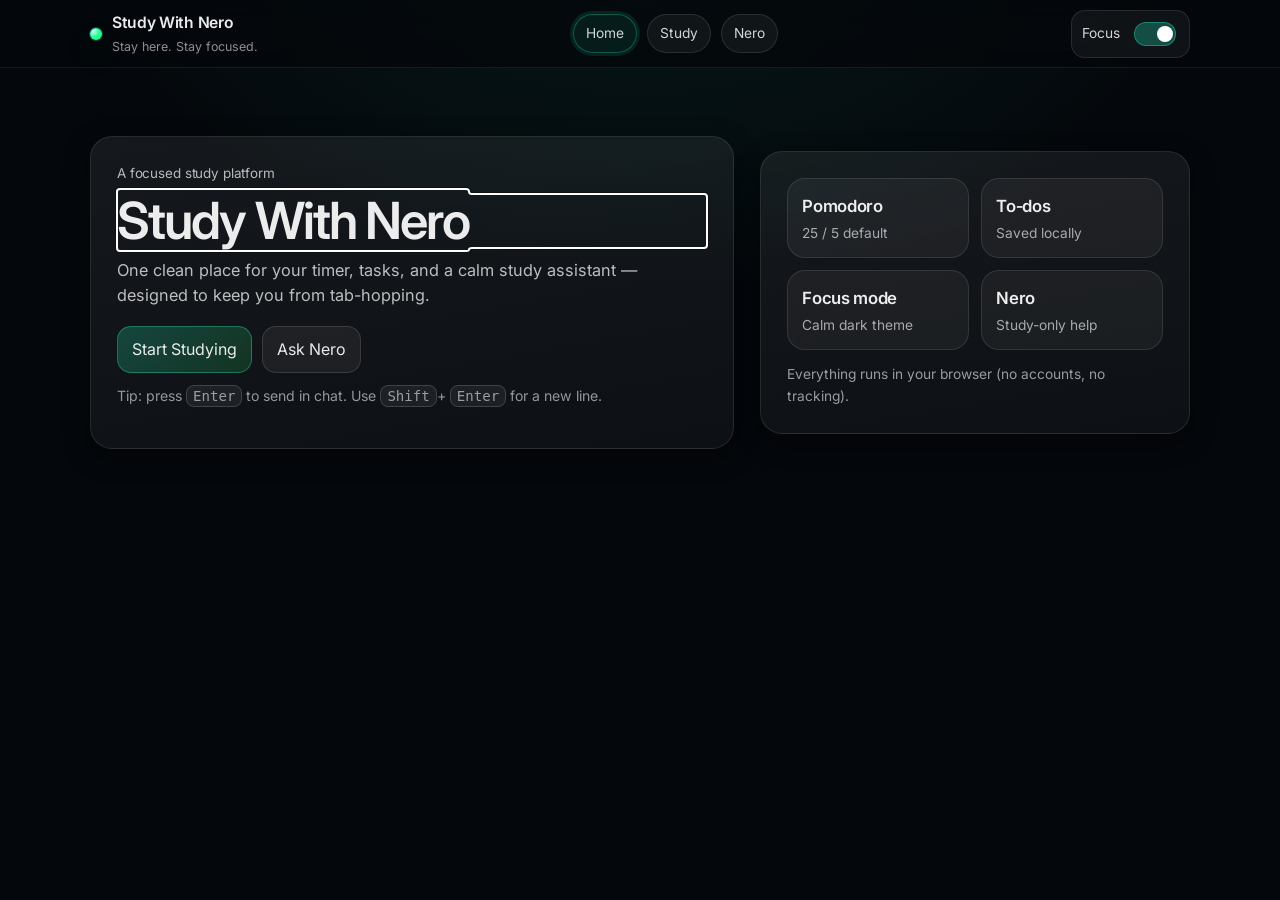
==== D/index.html @ 55e0fc19 "Add Study With Nero focus study site Co-authored-by: simpleton007 <simpleton007@users.noreply.github" ====
<!doctype html>
<html lang="en">
  <head>
    <meta charset="utf-8" />
    <meta name="viewport" content="width=device-width, initial-scale=1" />
    <meta name="color-scheme" content="dark" />
    <meta name="theme-color" content="#071018" />
    <title>Study With Nero</title>
    <meta
      name="description"
      content="A minimal, distraction-free study space: Pomodoro, focus mode, tasks, and a study-only assistant."
    />
    <link rel="preconnect" href="https://fonts.googleapis.com" />
    <link rel="preconnect" href="https://fonts.gstatic.com" crossorigin />
    <link
      href="https://fonts.googleapis.com/css2?family=Inter:wght@400;500;600&display=swap"
      rel="stylesheet"
    />
    <style>
      :root {
        --bg: #070c12;
        --bg2: #071018;
        --panel: rgba(255, 255, 255, 0.06);
        --panel2: rgba(255, 255, 255, 0.08);
        --stroke: rgba(255, 255, 255, 0.10);
        --stroke2: rgba(255, 255, 255, 0.14);
        --text: rgba(255, 255, 255, 0.92);
        --muted: rgba(255, 255, 255, 0.68);
        --muted2: rgba(255, 255, 255, 0.55);
        --accent: #26f7c7; /* cyan-neon */
        --accent2: #2cff6a; /* neon green */
        --danger: #ff4d6d;
        --radius: 16px;
        --radius2: 22px;
        --shadow: 0 18px 60px rgba(0, 0, 0, 0.55);
        --shadow2: 0 8px 26px rgba(0, 0, 0, 0.38);
        --container: 1100px;
        --navH: 68px;
      }

      * {
        box-sizing: border-box;
      }

      html,
      body {
        height: 100%;
      }

      body {
        margin: 0;
        font-family: Inter, system-ui, -apple-system, Segoe UI, Roboto, Ubuntu, Cantarell, "Noto Sans",
          Arial, sans-serif;
        color: var(--text);
        background: radial-gradient(1100px 700px at 20% -10%, rgba(38, 247, 199, 0.14), transparent 55%),
          radial-gradient(900px 600px at 90% 10%, rgba(44, 255, 106, 0.10), transparent 55%),
          linear-gradient(180deg, var(--bg2), var(--bg));
        line-height: 1.55;
        -webkit-font-smoothing: antialiased;
        overflow-x: hidden;
      }

      a {
        color: inherit;
        text-decoration: none;
      }

      button,
      input {
        font: inherit;
      }

      .container {
        width: min(100% - 2rem, var(--container));
        margin: 0 auto;
      }

      .skip {
        position: absolute;
        left: -999px;
        top: 12px;
        background: var(--panel2);
        border: 1px solid var(--stroke2);
        border-radius: 12px;
        padding: 10px 12px;
        z-index: 9999;
      }
      .skip:focus {
        left: 12px;
        outline: 2px solid rgba(38, 247, 199, 0.65);
        outline-offset: 2px;
      }

      /* Top bar */
      .topbar {
        position: sticky;
        top: 0;
        z-index: 50;
        height: var(--navH);
        display: flex;
        align-items: center;
        background: rgba(7, 12, 18, 0.72);
        backdrop-filter: blur(14px);
        border-bottom: 1px solid rgba(255, 255, 255, 0.08);
      }

      .topbar-inner {
        display: flex;
        align-items: center;
        justify-content: space-between;
        gap: 1rem;
        height: 100%;
      }

      .brand {
        display: flex;
        align-items: center;
        gap: 10px;
        min-width: 190px;
      }

      .dot {
        width: 12px;
        height: 12px;
        border-radius: 999px;
        background: radial-gradient(circle at 30% 30%, rgba(255, 255, 255, 0.75), rgba(255, 255, 255, 0) 45%),
          linear-gradient(135deg, var(--accent), var(--accent2));
        box-shadow: 0 0 0 1px rgba(38, 247, 199, 0.25), 0 14px 34px rgba(38, 247, 199, 0.18);
      }

      .brand-title {
        font-weight: 600;
        letter-spacing: -0.02em;
        font-size: 0.98rem;
      }
      .brand-sub {
        display: block;
        font-size: 0.78rem;
        color: var(--muted2);
        margin-top: 2px;
      }

      .nav {
        display: flex;
        align-items: center;
        gap: 10px;
      }

      .chip {
        display: inline-flex;
        align-items: center;
        gap: 8px;
        padding: 8px 12px;
        border-radius: 999px;
        background: rgba(255, 255, 255, 0.05);
        border: 1px solid rgba(255, 255, 255, 0.10);
        color: rgba(255, 255, 255, 0.82);
        font-size: 0.86rem;
        transition: transform 160ms ease, background 160ms ease, border-color 160ms ease;
      }
      .chip:hover {
        background: rgba(255, 255, 255, 0.07);
        border-color: rgba(255, 255, 255, 0.14);
        transform: translateY(-1px);
      }
      .chip[aria-current="page"] {
        border-color: rgba(38, 247, 199, 0.28);
        box-shadow: 0 0 0 3px rgba(38, 247, 199, 0.10);
        background: rgba(38, 247, 199, 0.08);
      }

      .right-actions {
        display: flex;
        align-items: center;
        gap: 10px;
      }

      .toggle {
        display: inline-flex;
        align-items: center;
        gap: 10px;
        padding: 8px 10px;
        border-radius: 14px;
        background: rgba(255, 255, 255, 0.05);
        border: 1px solid rgba(255, 255, 255, 0.10);
        color: rgba(255, 255, 255, 0.82);
        font-size: 0.86rem;
      }

      .toggle input {
        appearance: none;
        width: 42px;
        height: 24px;
        border-radius: 999px;
        background: rgba(255, 255, 255, 0.14);
        position: relative;
        border: 1px solid rgba(255, 255, 255, 0.16);
        outline: none;
        cursor: pointer;
      }
      .toggle input::after {
        content: "";
        position: absolute;
        top: 50%;
        left: 4px;
        transform: translateY(-50%);
        width: 16px;
        height: 16px;
        border-radius: 999px;
        background: rgba(255, 255, 255, 0.86);
        transition: left 160ms ease, background 160ms ease;
      }
      .toggle input:checked {
        background: rgba(38, 247, 199, 0.26);
        border-color: rgba(38, 247, 199, 0.34);
      }
      .toggle input:checked::after {
        left: 22px;
        background: white;
      }
      .toggle input:focus-visible {
        box-shadow: 0 0 0 3px rgba(38, 247, 199, 0.16);
      }

      .btn {
        display: inline-flex;
        align-items: center;
        justify-content: center;
        gap: 10px;
        padding: 10px 14px;
        border-radius: 14px;
        border: 1px solid rgba(255, 255, 255, 0.12);
        background: rgba(255, 255, 255, 0.06);
        color: rgba(255, 255, 255, 0.90);
        cursor: pointer;
        transition: transform 160ms ease, background 160ms ease, border-color 160ms ease;
      }
      .btn:hover {
        transform: translateY(-1px);
        background: rgba(255, 255, 255, 0.08);
        border-color: rgba(255, 255, 255, 0.16);
      }
      .btn:active {
        transform: translateY(0);
      }
      .btn:focus-visible {
        outline: 2px solid rgba(38, 247, 199, 0.65);
        outline-offset: 2px;
      }

      .btn-primary {
        border-color: rgba(38, 247, 199, 0.32);
        background: linear-gradient(135deg, rgba(38, 247, 199, 0.22), rgba(44, 255, 106, 0.14));
      }
      .btn-primary:hover {
        border-color: rgba(38, 247, 199, 0.42);
        background: linear-gradient(135deg, rgba(38, 247, 199, 0.26), rgba(44, 255, 106, 0.16));
      }
      .btn-danger {
        border-color: rgba(255, 77, 109, 0.32);
        background: rgba(255, 77, 109, 0.10);
      }
      .btn-danger:hover {
        border-color: rgba(255, 77, 109, 0.42);
        background: rgba(255, 77, 109, 0.14);
      }

      .main {
        padding: 22px 0 44px;
      }

      /* Pages */
      .page {
        display: none;
        animation: none;
      }
      .page.active {
        display: block;
      }

      /* Hero */
      .hero {
        padding: clamp(28px, 5vw, 46px) 0;
      }

      .hero-grid {
        display: grid;
        gap: 18px;
        align-items: center;
        grid-template-columns: 1fr;
      }
      @media (min-width: 900px) {
        .hero-grid {
          grid-template-columns: 1.2fr 0.8fr;
          gap: 26px;
        }
      }

      .hero-card {
        background: linear-gradient(170deg, rgba(255, 255, 255, 0.07), rgba(255, 255, 255, 0.04));
        border: 1px solid rgba(255, 255, 255, 0.10);
        border-radius: var(--radius2);
        box-shadow: var(--shadow2);
        padding: clamp(18px, 4vw, 26px);
      }

      .kicker {
        font-size: 0.84rem;
        color: rgba(255, 255, 255, 0.70);
        letter-spacing: -0.01em;
      }

      h1 {
        margin: 10px 0 10px;
        font-weight: 600;
        letter-spacing: -0.04em;
        line-height: 1.05;
        font-size: clamp(2.1rem, 5.3vw, 3.2rem);
      }

      .sub {
        margin: 0 0 18px;
        color: rgba(255, 255, 255, 0.72);
        font-size: 1.02rem;
        max-width: 56ch;
      }

      .hero-actions {
        display: flex;
        flex-wrap: wrap;
        gap: 10px;
        align-items: center;
      }

      .mini {
        color: rgba(255, 255, 255, 0.56);
        font-size: 0.88rem;
        margin-top: 12px;
      }

      .statbox {
        display: grid;
        grid-template-columns: repeat(2, 1fr);
        gap: 12px;
      }

      .stat {
        background: rgba(255, 255, 255, 0.05);
        border: 1px solid rgba(255, 255, 255, 0.10);
        border-radius: 18px;
        padding: 14px 14px 13px;
      }
      .stat strong {
        display: block;
        font-size: 1.05rem;
        font-weight: 600;
        letter-spacing: -0.02em;
      }
      .stat span {
        display: block;
        color: rgba(255, 255, 255, 0.62);
        font-size: 0.86rem;
        margin-top: 4px;
      }

      /* Dashboard layout */
      .grid {
        display: grid;
        grid-template-columns: 1fr;
        gap: 16px;
      }
      @media (min-width: 900px) {
        .grid {
          grid-template-columns: 1.05fr 0.95fr;
          gap: 18px;
        }
      }

      .panel {
        background: rgba(255, 255, 255, 0.06);
        border: 1px solid rgba(255, 255, 255, 0.10);
        border-radius: var(--radius2);
        box-shadow: var(--shadow2);
        padding: 18px;
      }
      .panel-header {
        display: flex;
        align-items: flex-start;
        justify-content: space-between;
        gap: 12px;
        margin-bottom: 12px;
      }
      .panel h2 {
        margin: 0;
        font-size: 1.05rem;
        letter-spacing: -0.02em;
      }
      .hint {
        color: rgba(255, 255, 255, 0.58);
        font-size: 0.86rem;
        margin-top: 6px;
      }

      /* Timer */
      .timer-face {
        display: grid;
        place-items: center;
        padding: 16px 0 8px;
      }

      .time {
        font-variant-numeric: tabular-nums;
        font-size: clamp(2.5rem, 7vw, 3.2rem);
        letter-spacing: -0.06em;
        font-weight: 600;
      }

      .mode-row {
        display: flex;
        gap: 10px;
        flex-wrap: wrap;
        align-items: center;
        margin-top: 8px;
      }

      .seg {
        display: inline-flex;
        border-radius: 999px;
        padding: 4px;
        background: rgba(255, 255, 255, 0.05);
        border: 1px solid rgba(255, 255, 255, 0.10);
        gap: 4px;
      }

      .seg button {
        border: none;
        background: transparent;
        color: rgba(255, 255, 255, 0.75);
        padding: 8px 10px;
        border-radius: 999px;
        cursor: pointer;
        font-size: 0.86rem;
      }
      .seg button[aria-pressed="true"] {
        color: rgba(255, 255, 255, 0.92);
        background: rgba(38, 247, 199, 0.10);
        border: 1px solid rgba(38, 247, 199, 0.22);
      }
      .seg button:focus-visible {
        outline: 2px solid rgba(38, 247, 199, 0.65);
        outline-offset: 2px;
      }

      .controls {
        display: flex;
        gap: 10px;
        flex-wrap: wrap;
        align-items: center;
        margin-top: 14px;
      }

      /* Todos */
      .todo-form {
        display: flex;
        gap: 10px;
        margin-top: 10px;
      }
      .field {
        flex: 1;
        display: flex;
        gap: 10px;
        align-items: center;
        background: rgba(255, 255, 255, 0.05);
        border: 1px solid rgba(255, 255, 255, 0.10);
        border-radius: 14px;
        padding: 10px 12px;
      }
      .field input {
        flex: 1;
        border: none;
        outline: none;
        background: transparent;
        color: rgba(255, 255, 255, 0.90);
      }
      .field input::placeholder {
        color: rgba(255, 255, 255, 0.42);
      }
      .field:focus-within {
        border-color: rgba(38, 247, 199, 0.26);
        box-shadow: 0 0 0 3px rgba(38, 247, 199, 0.10);
      }

      .todos {
        list-style: none;
        padding: 0;
        margin: 12px 0 0;
        display: grid;
        gap: 8px;
      }
      .todo {
        display: flex;
        gap: 10px;
        align-items: center;
        justify-content: space-between;
        padding: 10px 10px;
        border-radius: 14px;
        background: rgba(255, 255, 255, 0.05);
        border: 1px solid rgba(255, 255, 255, 0.10);
      }
      .todo-left {
        display: flex;
        align-items: center;
        gap: 10px;
        min-width: 0;
      }
      .todo label {
        display: inline-flex;
        align-items: center;
        gap: 10px;
        cursor: pointer;
        min-width: 0;
      }
      .todo input[type="checkbox"] {
        width: 18px;
        height: 18px;
        accent-color: var(--accent);
      }
      .todo-text {
        white-space: nowrap;
        overflow: hidden;
        text-overflow: ellipsis;
      }
      .todo.done .todo-text {
        color: rgba(255, 255, 255, 0.55);
        text-decoration: line-through;
      }
      .icon-btn {
        border: 1px solid rgba(255, 255, 255, 0.12);
        background: rgba(255, 255, 255, 0.05);
        color: rgba(255, 255, 255, 0.80);
        padding: 8px 10px;
        border-radius: 12px;
        cursor: pointer;
      }
      .icon-btn:hover {
        border-color: rgba(255, 255, 255, 0.18);
        background: rgba(255, 255, 255, 0.07);
      }
      .icon-btn:focus-visible {
        outline: 2px solid rgba(38, 247, 199, 0.65);
        outline-offset: 2px;
      }

      /* Chat */
      .chat {
        display: grid;
        grid-template-rows: 1fr auto;
        gap: 12px;
        min-height: 520px;
      }
      @media (max-width: 520px) {
        .chat {
          min-height: 520px;
        }
      }

      .messages {
        display: flex;
        flex-direction: column;
        gap: 10px;
        overflow: auto;
        padding: 6px;
        border-radius: 18px;
        border: 1px solid rgba(255, 255, 255, 0.08);
        background: rgba(0, 0, 0, 0.18);
      }

      .bubble {
        max-width: 88%;
        padding: 10px 12px;
        border-radius: 16px;
        border: 1px solid rgba(255, 255, 255, 0.10);
        background: rgba(255, 255, 255, 0.06);
        color: rgba(255, 255, 255, 0.90);
        box-shadow: 0 6px 18px rgba(0, 0, 0, 0.22);
      }
      .bubble .meta {
        display: block;
        margin-top: 6px;
        font-size: 0.74rem;
        color: rgba(255, 255, 255, 0.52);
      }
      .bubble.user {
        margin-left: auto;
        border-color: rgba(38, 247, 199, 0.22);
        background: rgba(38, 247, 199, 0.10);
      }
      .bubble.nero {
        border-color: rgba(44, 255, 106, 0.18);
        background: rgba(44, 255, 106, 0.08);
      }

      .chat-form {
        display: flex;
        gap: 10px;
        align-items: center;
      }
      .chat-form textarea {
        flex: 1;
        resize: none;
        min-height: 42px;
        max-height: 120px;
        border-radius: 14px;
        padding: 10px 12px;
        border: 1px solid rgba(255, 255, 255, 0.10);
        background: rgba(255, 255, 255, 0.05);
        color: rgba(255, 255, 255, 0.90);
        outline: none;
      }
      .chat-form textarea:focus {
        border-color: rgba(38, 247, 199, 0.26);
        box-shadow: 0 0 0 3px rgba(38, 247, 199, 0.10);
      }
      .chat-form textarea::placeholder {
        color: rgba(255, 255, 255, 0.42);
      }

      /* Focus mode */
      body.focus {
        background: radial-gradient(1100px 700px at 50% -10%, rgba(38, 247, 199, 0.08), transparent 55%),
          linear-gradient(180deg, #04070b, #04070b);
      }
      body.focus .topbar {
        background: rgba(4, 7, 11, 0.76);
      }
      body.focus .panel {
        background: rgba(255, 255, 255, 0.045);
        border-color: rgba(255, 255, 255, 0.09);
      }

      /* Reduced motion */
      @media (prefers-reduced-motion: reduce) {
        * {
          scroll-behavior: auto !important;
          transition: none !important;
        }
      }

      .sr-only {
        position: absolute;
        width: 1px;
        height: 1px;
        padding: 0;
        margin: -1px;
        overflow: hidden;
        clip: rect(0, 0, 0, 0);
        white-space: nowrap;
        border: 0;
      }
    </style>
  </head>

  <body>
    <a class="skip" href="#main">Skip to content</a>

    <header class="topbar">
      <div class="container topbar-inner">
        <a class="brand" href="#/home" aria-label="Study With Nero — Home">
          <span class="dot" aria-hidden="true"></span>
          <span>
            <span class="brand-title">Study With Nero</span>
            <span class="brand-sub">Stay here. Stay focused.</span>
          </span>
        </a>

        <nav class="nav" aria-label="Primary">
          <a class="chip" href="#/home" data-nav="home">Home</a>
          <a class="chip" href="#/study" data-nav="study">Study</a>
          <a class="chip" href="#/nero" data-nav="nero">Nero</a>
        </nav>

        <div class="right-actions">
          <label class="toggle" title="Focus mode">
            <span>Focus</span>
            <input id="focusToggle" type="checkbox" />
          </label>
        </div>
      </div>
    </header>

    <main id="main" class="main">
      <div class="container">
        <!-- HOME -->
        <section class="page hero active" id="page-home" data-page="home" aria-labelledby="homeTitle">
          <div class="hero-grid">
            <div class="hero-card">
              <div class="kicker">A focused study platform</div>
              <h1 id="homeTitle">Study With Nero</h1>
              <p class="sub">One clean place for your timer, tasks, and a calm study assistant — designed to keep you from tab-hopping.</p>
              <div class="hero-actions">
                <a class="btn btn-primary" href="#/study" id="startStudyingBtn">Start Studying</a>
                <a class="btn" href="#/nero">Ask Nero</a>
              </div>
              <p class="mini">
                Tip: press <kbd style="padding:2px 6px;border:1px solid rgba(255,255,255,0.16);border-radius:8px;background:rgba(255,255,255,0.06)">Enter</kbd>
                to send in chat. Use <kbd style="padding:2px 6px;border:1px solid rgba(255,255,255,0.16);border-radius:8px;background:rgba(255,255,255,0.06)">Shift</kbd>+
                <kbd style="padding:2px 6px;border:1px solid rgba(255,255,255,0.16);border-radius:8px;background:rgba(255,255,255,0.06)">Enter</kbd>
                for a new line.
              </p>
            </div>

            <div class="hero-card" aria-label="Quick overview">
              <div class="statbox">
                <div class="stat">
                  <strong>Pomodoro</strong>
                  <span>25 / 5 default</span>
                </div>
                <div class="stat">
                  <strong>To‑dos</strong>
                  <span>Saved locally</span>
                </div>
                <div class="stat">
                  <strong>Focus mode</strong>
                  <span>Calm dark theme</span>
                </div>
                <div class="stat">
                  <strong>Nero</strong>
                  <span>Study-only help</span>
                </div>
              </div>
              <p class="hint" style="margin: 14px 0 0">
                Everything runs in your browser (no accounts, no tracking).
              </p>
            </div>
          </div>
        </section>

        <!-- STUDY -->
        <section class="page" id="page-study" data-page="study" aria-labelledby="studyTitle">
          <div class="grid">
            <section class="panel" aria-label="Pomodoro timer">
              <header class="panel-header">
                <div>
                  <h2 id="studyTitle">Study Dashboard</h2>
                  <div class="hint">Pomodoro timer + tasks. Keep it simple.</div>
                </div>
                <div class="seg" role="group" aria-label="Timer mode">
                  <button type="button" id="modeFocus" aria-pressed="true">Focus</button>
                  <button type="button" id="modeBreak" aria-pressed="false">Break</button>
                </div>
              </header>

              <div class="timer-face" aria-live="polite">
                <div class="time" id="timeDisplay">25:00</div>
                <div class="hint" id="timerHint">Focus for 25 minutes.</div>
              </div>

              <div class="controls">
                <button class="btn btn-primary" type="button" id="startPauseBtn">Start</button>
                <button class="btn" type="button" id="resetBtn">Reset</button>
                <button class="btn" type="button" id="skipBtn" title="Switch to the next session">Skip</button>
              </div>

              <div class="mode-row">
                <label class="toggle" title="Ambient sound (placeholder)">
                  <span>Ambient</span>
                  <input id="ambientToggle" type="checkbox" />
                </label>
                <span class="hint" id="ambientHint">Off (placeholder)</span>
                <span class="sr-only" id="ambientStatus" aria-live="polite"></span>
              </div>
            </section>

            <section class="panel" aria-label="To-do list">
              <header class="panel-header">
                <div>
                  <h2>To‑do List</h2>
                  <div class="hint">Small list. High focus.</div>
                </div>
                <button class="btn btn-danger" type="button" id="clearDoneBtn" title="Remove completed tasks">
                  Clear done
                </button>
              </header>

              <form class="todo-form" id="todoForm">
                <div class="field">
                  <input id="todoInput" type="text" inputmode="text" autocomplete="off" placeholder="Add a task (e.g. 10 practice questions)" />
                </div>
                <button class="btn btn-primary" type="submit">Add</button>
              </form>

              <ul class="todos" id="todoList" aria-label="Tasks"></ul>
              <div class="hint" id="todoFooterHint" style="margin-top: 10px"></div>
            </section>
          </div>
        </section>

        <!-- NERO -->
        <section class="page" id="page-nero" data-page="nero" aria-labelledby="neroTitle">
          <section class="panel chat" aria-label="Nero chat">
            <header class="panel-header">
              <div>
                <h2 id="neroTitle">Nero (AI Assistant)</h2>
                <div class="hint">Motivation + study help only. No distractions.</div>
              </div>
              <button class="btn" type="button" id="clearChatBtn">Clear</button>
            </header>

            <div class="messages" id="messages" aria-label="Chat messages"></div>

            <form class="chat-form" id="chatForm">
              <textarea
                id="chatInput"
                placeholder="Ask for help: explain a concept, plan a session, or get a quick pep talk…"
                aria-label="Message Nero"
              ></textarea>
              <button class="btn btn-primary" type="submit">Send</button>
            </form>
          </section>
        </section>
      </div>
    </main>

    <script>
      (function () {
        "use strict";

        const $ = (sel, root = document) => root.querySelector(sel);

        const storage = {
          get(key, fallback) {
            try {
              const raw = localStorage.getItem(key);
              return raw ? JSON.parse(raw) : fallback;
            } catch {
              return fallback;
            }
          },
          set(key, value) {
            try {
              localStorage.setItem(key, JSON.stringify(value));
            } catch {
              // ignore
            }
          },
        };

        // ---------- Routing ----------
        const pages = Array.from(document.querySelectorAll("[data-page]"));
        const navLinks = Array.from(document.querySelectorAll("[data-nav]"));
        function setActivePage(name) {
          pages.forEach((p) => p.classList.toggle("active", p.dataset.page === name));
          navLinks.forEach((a) => {
            const active = a.dataset.nav === name;
            if (active) a.setAttribute("aria-current", "page");
            else a.removeAttribute("aria-current");
          });
          // Keep focus predictable on navigation
          const h = $(`#page-${name} h1, #page-${name} h2`);
          if (h) h.setAttribute("tabindex", "-1"), h.focus({ preventScroll: true });
          window.scrollTo({ top: 0, behavior: "auto" });
        }
        function getRoute() {
          const hash = (location.hash || "#/home").trim();
          const m = hash.match(/^#\/(home|study|nero)\b/);
          return (m && m[1]) || "home";
        }
        function onRoute() {
          setActivePage(getRoute());
        }
        window.addEventListener("hashchange", onRoute);

        // ---------- Focus mode ----------
        const focusToggle = $("#focusToggle");
        const focusKey = "swn.focus";
        function applyFocusMode(on) {
          document.body.classList.toggle("focus", on);
          focusToggle.checked = on;
          storage.set(focusKey, on);
        }
        focusToggle.addEventListener("change", () => applyFocusMode(focusToggle.checked));
        applyFocusMode(!!storage.get(focusKey, true));

        // ---------- Pomodoro ----------
        const defaults = { focusMin: 25, breakMin: 5 };
        const timerKey = "swn.timerState";

        const timeDisplay = $("#timeDisplay");
        const timerHint = $("#timerHint");
        const startPauseBtn = $("#startPauseBtn");
        const resetBtn = $("#resetBtn");
        const skipBtn = $("#skipBtn");
        const modeFocusBtn = $("#modeFocus");
        const modeBreakBtn = $("#modeBreak");

        let tick = null;
        let state = storage.get(timerKey, {
          mode: "focus", // focus | break
          running: false,
          remainingSec: defaults.focusMin * 60,
          lastTickMs: null,
        });

        function modeSeconds(mode) {
          return (mode === "break" ? defaults.breakMin : defaults.focusMin) * 60;
        }
        function formatMMSS(sec) {
          const s = Math.max(0, Math.floor(sec));
          const mm = String(Math.floor(s / 60)).padStart(2, "0");
          const ss = String(s % 60).padStart(2, "0");
          return `${mm}:${ss}`;
        }
        function setMode(mode) {
          state.mode = mode;
          state.running = false;
          state.remainingSec = modeSeconds(mode);
          state.lastTickMs = null;
          persistTimer();
          renderTimer();
          stopTicker();
        }
        function persistTimer() {
          storage.set(timerKey, state);
        }
        function renderTimer() {
          timeDisplay.textContent = formatMMSS(state.remainingSec);
          const isFocus = state.mode === "focus";
          modeFocusBtn.setAttribute("aria-pressed", String(isFocus));
          modeBreakBtn.setAttribute("aria-pressed", String(!isFocus));
          timerHint.textContent = isFocus
            ? `Focus for ${defaults.focusMin} minutes.`
            : `Break for ${defaults.breakMin} minutes.`;
          startPauseBtn.textContent = state.running ? "Pause" : "Start";
        }
        function stopTicker() {
          if (tick) {
            clearInterval(tick);
            tick = null;
          }
        }
        function startTicker() {
          if (tick) return;
          tick = setInterval(() => {
            if (!state.running) return;
            const now = Date.now();
            if (state.lastTickMs == null) state.lastTickMs = now;
            const elapsed = Math.max(0, Math.floor((now - state.lastTickMs) / 1000));
            if (elapsed <= 0) return;
            state.lastTickMs = now;
            state.remainingSec -= elapsed;
            if (state.remainingSec <= 0) {
              state.remainingSec = 0;
              state.running = false;
              stopTicker();
              renderTimer();
              persistTimer();
              onTimerDone();
              return;
            }
            renderTimer();
            persistTimer();
          }, 300);
        }
        function beep() {
          // Lightweight beep using WebAudio, no external assets.
          try {
            const ctx = new (window.AudioContext || window.webkitAudioContext)();
            const o = ctx.createOscillator();
            const g = ctx.createGain();
            o.type = "sine";
            o.frequency.value = 740;
            g.gain.value = 0.0001;
            o.connect(g);
            g.connect(ctx.destination);
            o.start();
            const t = ctx.currentTime;
            g.gain.exponentialRampToValueAtTime(0.08, t + 0.03);
            g.gain.exponentialRampToValueAtTime(0.0001, t + 0.22);
            o.stop(t + 0.25);
            o.onended = () => ctx.close().catch(() => {});
          } catch {
            // ignore
          }
        }
        function onTimerDone() {
          beep();
          const next = state.mode === "focus" ? "break" : "focus";
          // Auto-switch to next session (not auto-start).
          state.mode = next;
          state.remainingSec = modeSeconds(next);
          state.running = false;
          state.lastTickMs = null;
          persistTimer();
          renderTimer();
        }
        function toggleRunning() {
          state.running = !state.running;
          state.lastTickMs = Date.now();
          persistTimer();
          renderTimer();
          if (state.running) startTicker();
        }
        function resetTimer() {
          state.running = false;
          state.remainingSec = modeSeconds(state.mode);
          state.lastTickMs = null;
          persistTimer();
          renderTimer();
          stopTicker();
        }
        function skipTimer() {
          state.running = false;
          onTimerDone();
        }

        modeFocusBtn.addEventListener("click", () => setMode("focus"));
        modeBreakBtn.addEventListener("click", () => setMode("break"));
        startPauseBtn.addEventListener("click", toggleRunning);
        resetBtn.addEventListener("click", resetTimer);
        skipBtn.addEventListener("click", skipTimer);

        // Resume ticker if it was running (best effort).
        if (state.running) startTicker();
        renderTimer();

        // ---------- Ambient (placeholder) ----------
        const ambientToggle = $("#ambientToggle");
        const ambientHint = $("#ambientHint");
        const ambientStatus = $("#ambientStatus");
        const ambientKey = "swn.ambientOn";

        let ambientNode = null;
        function ambientOn() {
          // Tiny procedural "wind" using filtered noise (no downloads). Still lightweight.
          try {
            const ctx = new (window.AudioContext || window.webkitAudioContext)();
            const bufferSize = 2 * ctx.sampleRate;
            const noiseBuffer = ctx.createBuffer(1, bufferSize, ctx.sampleRate);
            const output = noiseBuffer.getChannelData(0);
            for (let i = 0; i < bufferSize; i++) output[i] = Math.random() * 2 - 1;
            const whiteNoise = ctx.createBufferSource();
            whiteNoise.buffer = noiseBuffer;
            whiteNoise.loop = true;

            const filter = ctx.createBiquadFilter();
            filter.type = "lowpass";
            filter.frequency.value = 520;
            filter.Q.value = 0.6;

            const gain = ctx.createGain();
            gain.gain.value = 0.06;

            whiteNoise.connect(filter);
            filter.connect(gain);
            gain.connect(ctx.destination);
            whiteNoise.start(0);
            ambientNode = { ctx, whiteNoise };
            ambientHint.textContent = "On (soft noise)";
            ambientStatus.textContent = "Ambient sound on.";
          } catch {
            ambientNode = { ctx: null, whiteNoise: null };
            ambientHint.textContent = "On (placeholder)";
            ambientStatus.textContent = "Ambient sound on.";
          }
        }
        function ambientOff() {
          try {
            if (ambientNode?.whiteNoise) ambientNode.whiteNoise.stop();
            if (ambientNode?.ctx) ambientNode.ctx.close().catch(() => {});
          } catch {
            // ignore
          }
          ambientNode = null;
          ambientHint.textContent = "Off";
          ambientStatus.textContent = "Ambient sound off.";
        }
        function setAmbient(on) {
          ambientToggle.checked = on;
          storage.set(ambientKey, on);
          if (on) ambientOn();
          else ambientOff();
        }
        ambientToggle.addEventListener("change", () => setAmbient(ambientToggle.checked));
        setAmbient(!!storage.get(ambientKey, false));

        // ---------- Todos ----------
        const todosKey = "swn.todos";
        const todoForm = $("#todoForm");
        const todoInput = $("#todoInput");
        const todoList = $("#todoList");
        const todoFooterHint = $("#todoFooterHint");
        const clearDoneBtn = $("#clearDoneBtn");

        /** @type {{id:string, text:string, done:boolean, createdAt:number}[]} */
        let todos = storage.get(todosKey, []);

        function uid() {
          return Math.random().toString(16).slice(2) + Date.now().toString(16);
        }
        function persistTodos() {
          storage.set(todosKey, todos);
        }
        function renderTodos() {
          todoList.innerHTML = "";
          const remaining = todos.filter((t) => !t.done).length;
          if (todos.length === 0) {
            todoFooterHint.textContent = "No tasks yet. Add one small thing to start.";
          } else {
            todoFooterHint.textContent =
              remaining === 0 ? "All done. Keep the momentum." : `${remaining} remaining.`;
          }

          todos.forEach((t) => {
            const li = document.createElement("li");
            li.className = "todo" + (t.done ? " done" : "");
            li.dataset.id = t.id;

            const left = document.createElement("div");
            left.className = "todo-left";

            const label = document.createElement("label");

            const cb = document.createElement("input");
            cb.type = "checkbox";
            cb.checked = !!t.done;
            cb.addEventListener("change", () => {
              t.done = cb.checked;
              persistTodos();
              renderTodos();
            });

            const text = document.createElement("span");
            text.className = "todo-text";
            text.textContent = t.text;

            label.appendChild(cb);
            label.appendChild(text);
            left.appendChild(label);

            const del = document.createElement("button");
            del.type = "button";
            del.className = "icon-btn";
            del.textContent = "Remove";
            del.addEventListener("click", () => {
              todos = todos.filter((x) => x.id !== t.id);
              persistTodos();
              renderTodos();
            });

            li.appendChild(left);
            li.appendChild(del);
            todoList.appendChild(li);
          });
        }

        todoForm.addEventListener("submit", (e) => {
          e.preventDefault();
          const text = (todoInput.value || "").trim();
          if (!text) return;
          todos.unshift({ id: uid(), text, done: false, createdAt: Date.now() });
          todoInput.value = "";
          persistTodos();
          renderTodos();
        });

        clearDoneBtn.addEventListener("click", () => {
          const before = todos.length;
          todos = todos.filter((t) => !t.done);
          if (todos.length !== before) {
            persistTodos();
            renderTodos();
          }
        });

        renderTodos();

        // ---------- Nero chat (local logic) ----------
        const chatKey = "swn.chat";
        const messagesEl = $("#messages");
        const chatForm = $("#chatForm");
        const chatInput = $("#chatInput");
        const clearChatBtn = $("#clearChatBtn");

        /** @type {{role:"user"|"nero", text:string, ts:number}[]} */
        let chat = storage.get(chatKey, []);

        function persistChat() {
          storage.set(chatKey, chat);
        }
        function addMessage(role, text) {
          chat.push({ role, text, ts: Date.now() });
          persistChat();
          renderChat(true);
        }
        function fmtTime(ts) {
          try {
            return new Date(ts).toLocaleTimeString([], { hour: "2-digit", minute: "2-digit" });
          } catch {
            return "";
          }
        }
        function renderChat(scrollToBottom) {
          messagesEl.innerHTML = "";
          if (chat.length === 0) {
            const welcome =
              "I’m Nero. Tell me what you’re studying, and I’ll help you stay on track: a quick plan, a concept explanation, or a short pep talk.";
            chat = [{ role: "nero", text: welcome, ts: Date.now() }];
            persistChat();
          }
          chat.forEach((m) => {
            const div = document.createElement("div");
            div.className = `bubble ${m.role}`;
            div.textContent = m.text;
            const meta = document.createElement("span");
            meta.className = "meta";
            meta.textContent = `${m.role === "user" ? "You" : "Nero"} • ${fmtTime(m.ts)}`;
            div.appendChild(meta);
            messagesEl.appendChild(div);
          });
          if (scrollToBottom) messagesEl.scrollTop = messagesEl.scrollHeight;
        }

        const blocked = [
          "twitter",
          "tiktok",
          "instagram",
          "reddit",
          "netflix",
          "youtube",
          "discord",
          "game",
          "games",
          "meme",
          "memes",
          "drama",
          "celebrity",
        ];

        function neroReply(userText) {
          const t = userText.toLowerCase();

          if (blocked.some((w) => t.includes(w))) {
            return (
              "Let’s keep this a focus space. Tell me what topic you’re studying and what you need next (plan, explanation, practice, or motivation)."
            );
          }

          if (t.includes("plan") || t.includes("schedule") || t.includes("today")) {
            return (
              "Quick plan: 1) Choose one objective. 2) Do a 25‑minute focus session. 3) Write a 2‑line summary. 4) Do 5 minutes of review. What subject + objective are you aiming for?"
            );
          }

          if (t.includes("motivat") || t.includes("tired") || t.includes("procrast")) {
            return (
              "You don’t need to feel ready — you just need to start. Pick the smallest next action (one problem, one paragraph, one flashcard set). Want a 25‑minute focus sprint right now?"
            );
          }

          if (t.includes("explain") || t.includes("help") || t.includes("understand") || t.includes("how")) {
            return (
              "Tell me the exact concept and where you got stuck. I’ll explain it simply, then we’ll do 2 quick checks to make sure it clicked."
            );
          }

          if (t.includes("pomodoro") || t.includes("timer")) {
            return (
              "Pomodoro works best when the task is clear. Before you start, write: “In this 25 minutes, I will ___.” What will you do in the next session?"
            );
          }

          if (t.includes("task") || t.includes("todo") || t.includes("to-do")) {
            return (
              "Make tasks tiny and concrete. Example: “Read pages 12–15 and write 3 bullet notes.” What’s one task you can add right now?"
            );
          }

          return "What are you studying right now, and what would make this next 25 minutes a win?";
        }

        chatForm.addEventListener("submit", (e) => {
          e.preventDefault();
          const text = (chatInput.value || "").trim();
          if (!text) return;
          chatInput.value = "";
          addMessage("user", text);
          // Slight delay to feel responsive but not animated-heavy.
          setTimeout(() => addMessage("nero", neroReply(text)), 220);
        });

        // Enter to send, Shift+Enter newline.
        chatInput.addEventListener("keydown", (e) => {
          if (e.key === "Enter" && !e.shiftKey) {
            e.preventDefault();
            chatForm.requestSubmit();
          }
        });

        clearChatBtn.addEventListener("click", () => {
          chat = [];
          persistChat();
          renderChat(true);
        });

        renderChat(true);

        // ---------- Init ----------
        if (!location.hash) location.hash = "#/home";
        onRoute();
      })();
    </script>
  </body>
</html>
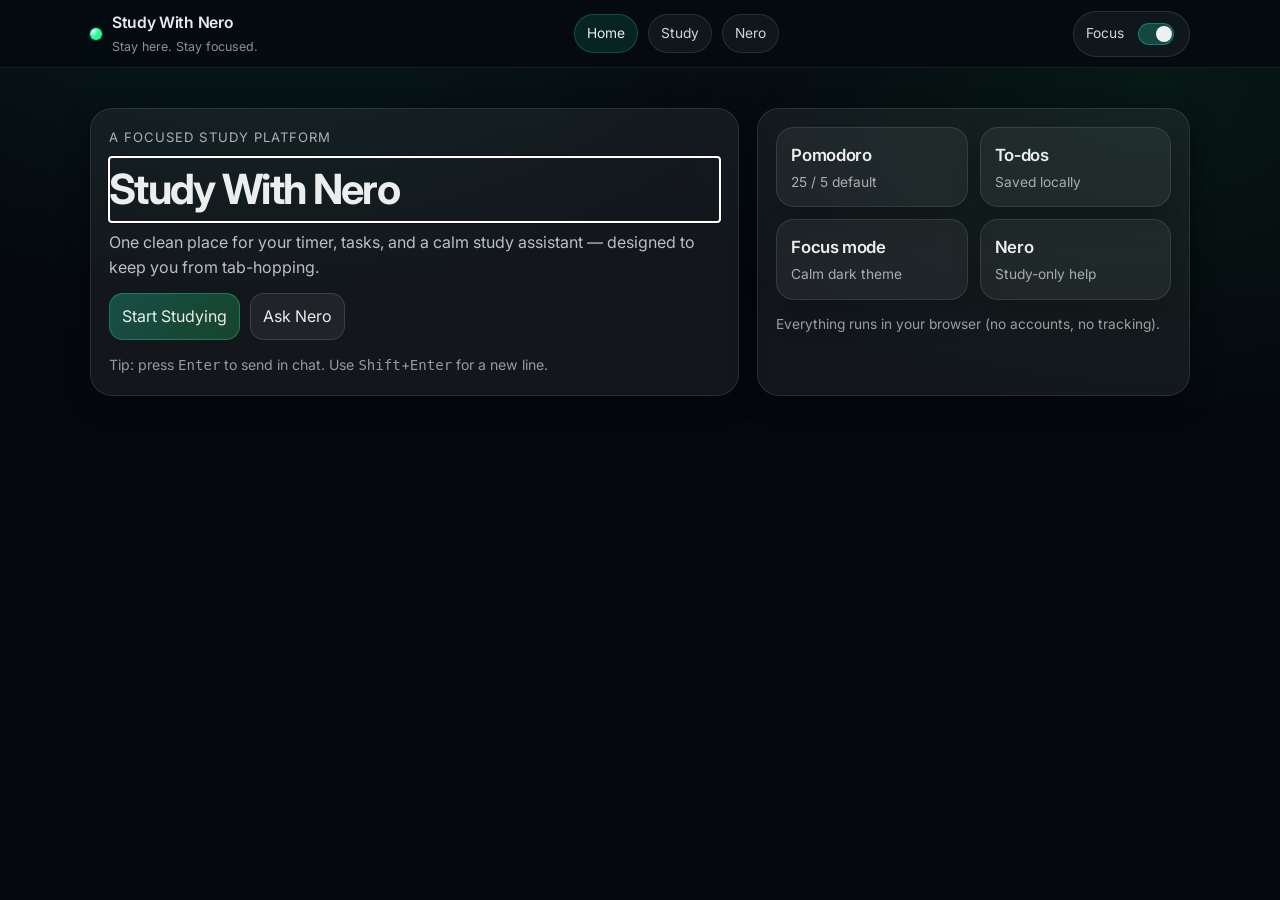
==== commit 6b2d66fc: "Split Study With Nero into CSS and JS files Co-authored-by: simpleton007 <simpleton007@users.noreply" ====
--- a/D/index.html
+++ b/D/index.html
@@ -12,652 +12,9 @@
     />
     <link rel="preconnect" href="https://fonts.googleapis.com" />
     <link rel="preconnect" href="https://fonts.gstatic.com" crossorigin />
-    <link
-      href="https://fonts.googleapis.com/css2?family=Inter:wght@400;500;600&display=swap"
-      rel="stylesheet"
-    />
-    <style>
-      :root {
-        --bg: #070c12;
-        --bg2: #071018;
-        --panel: rgba(255, 255, 255, 0.06);
-        --panel2: rgba(255, 255, 255, 0.08);
-        --stroke: rgba(255, 255, 255, 0.10);
-        --stroke2: rgba(255, 255, 255, 0.14);
-        --text: rgba(255, 255, 255, 0.92);
-        --muted: rgba(255, 255, 255, 0.68);
-        --muted2: rgba(255, 255, 255, 0.55);
-        --accent: #26f7c7; /* cyan-neon */
-        --accent2: #2cff6a; /* neon green */
-        --danger: #ff4d6d;
-        --radius: 16px;
-        --radius2: 22px;
-        --shadow: 0 18px 60px rgba(0, 0, 0, 0.55);
-        --shadow2: 0 8px 26px rgba(0, 0, 0, 0.38);
-        --container: 1100px;
-        --navH: 68px;
-      }
-
-      * {
-        box-sizing: border-box;
-      }
-
-      html,
-      body {
-        height: 100%;
-      }
-
-      body {
-        margin: 0;
-        font-family: Inter, system-ui, -apple-system, Segoe UI, Roboto, Ubuntu, Cantarell, "Noto Sans",
-          Arial, sans-serif;
-        color: var(--text);
-        background: radial-gradient(1100px 700px at 20% -10%, rgba(38, 247, 199, 0.14), transparent 55%),
-          radial-gradient(900px 600px at 90% 10%, rgba(44, 255, 106, 0.10), transparent 55%),
-          linear-gradient(180deg, var(--bg2), var(--bg));
-        line-height: 1.55;
-        -webkit-font-smoothing: antialiased;
-        overflow-x: hidden;
-      }
-
-      a {
-        color: inherit;
-        text-decoration: none;
-      }
-
-      button,
-      input {
-        font: inherit;
-      }
-
-      .container {
-        width: min(100% - 2rem, var(--container));
-        margin: 0 auto;
-      }
-
-      .skip {
-        position: absolute;
-        left: -999px;
-        top: 12px;
-        background: var(--panel2);
-        border: 1px solid var(--stroke2);
-        border-radius: 12px;
-        padding: 10px 12px;
-        z-index: 9999;
-      }
-      .skip:focus {
-        left: 12px;
-        outline: 2px solid rgba(38, 247, 199, 0.65);
-        outline-offset: 2px;
-      }
-
-      /* Top bar */
-      .topbar {
-        position: sticky;
-        top: 0;
-        z-index: 50;
-        height: var(--navH);
-        display: flex;
-        align-items: center;
-        background: rgba(7, 12, 18, 0.72);
-        backdrop-filter: blur(14px);
-        border-bottom: 1px solid rgba(255, 255, 255, 0.08);
-      }
-
-      .topbar-inner {
-        display: flex;
-        align-items: center;
-        justify-content: space-between;
-        gap: 1rem;
-        height: 100%;
-      }
-
-      .brand {
-        display: flex;
-        align-items: center;
-        gap: 10px;
-        min-width: 190px;
-      }
-
-      .dot {
-        width: 12px;
-        height: 12px;
-        border-radius: 999px;
-        background: radial-gradient(circle at 30% 30%, rgba(255, 255, 255, 0.75), rgba(255, 255, 255, 0) 45%),
-          linear-gradient(135deg, var(--accent), var(--accent2));
-        box-shadow: 0 0 0 1px rgba(38, 247, 199, 0.25), 0 14px 34px rgba(38, 247, 199, 0.18);
-      }
-
-      .brand-title {
-        font-weight: 600;
-        letter-spacing: -0.02em;
-        font-size: 0.98rem;
-      }
-      .brand-sub {
-        display: block;
-        font-size: 0.78rem;
-        color: var(--muted2);
-        margin-top: 2px;
-      }
-
-      .nav {
-        display: flex;
-        align-items: center;
-        gap: 10px;
-      }
-
-      .chip {
-        display: inline-flex;
-        align-items: center;
-        gap: 8px;
-        padding: 8px 12px;
-        border-radius: 999px;
-        background: rgba(255, 255, 255, 0.05);
-        border: 1px solid rgba(255, 255, 255, 0.10);
-        color: rgba(255, 255, 255, 0.82);
-        font-size: 0.86rem;
-        transition: transform 160ms ease, background 160ms ease, border-color 160ms ease;
-      }
-      .chip:hover {
-        background: rgba(255, 255, 255, 0.07);
-        border-color: rgba(255, 255, 255, 0.14);
-        transform: translateY(-1px);
-      }
-      .chip[aria-current="page"] {
-        border-color: rgba(38, 247, 199, 0.28);
-        box-shadow: 0 0 0 3px rgba(38, 247, 199, 0.10);
-        background: rgba(38, 247, 199, 0.08);
-      }
-
-      .right-actions {
-        display: flex;
-        align-items: center;
-        gap: 10px;
-      }
-
-      .toggle {
-        display: inline-flex;
-        align-items: center;
-        gap: 10px;
-        padding: 8px 10px;
-        border-radius: 14px;
-        background: rgba(255, 255, 255, 0.05);
-        border: 1px solid rgba(255, 255, 255, 0.10);
-        color: rgba(255, 255, 255, 0.82);
-        font-size: 0.86rem;
-      }
-
-      .toggle input {
-        appearance: none;
-        width: 42px;
-        height: 24px;
-        border-radius: 999px;
-        background: rgba(255, 255, 255, 0.14);
-        position: relative;
-        border: 1px solid rgba(255, 255, 255, 0.16);
-        outline: none;
-        cursor: pointer;
-      }
-      .toggle input::after {
-        content: "";
-        position: absolute;
-        top: 50%;
-        left: 4px;
-        transform: translateY(-50%);
-        width: 16px;
-        height: 16px;
-        border-radius: 999px;
-        background: rgba(255, 255, 255, 0.86);
-        transition: left 160ms ease, background 160ms ease;
-      }
-      .toggle input:checked {
-        background: rgba(38, 247, 199, 0.26);
-        border-color: rgba(38, 247, 199, 0.34);
-      }
-      .toggle input:checked::after {
-        left: 22px;
-        background: white;
-      }
-      .toggle input:focus-visible {
-        box-shadow: 0 0 0 3px rgba(38, 247, 199, 0.16);
-      }
-
-      .btn {
-        display: inline-flex;
-        align-items: center;
-        justify-content: center;
-        gap: 10px;
-        padding: 10px 14px;
-        border-radius: 14px;
-        border: 1px solid rgba(255, 255, 255, 0.12);
-        background: rgba(255, 255, 255, 0.06);
-        color: rgba(255, 255, 255, 0.90);
-        cursor: pointer;
-        transition: transform 160ms ease, background 160ms ease, border-color 160ms ease;
-      }
-      .btn:hover {
-        transform: translateY(-1px);
-        background: rgba(255, 255, 255, 0.08);
-        border-color: rgba(255, 255, 255, 0.16);
-      }
-      .btn:active {
-        transform: translateY(0);
-      }
-      .btn:focus-visible {
-        outline: 2px solid rgba(38, 247, 199, 0.65);
-        outline-offset: 2px;
-      }
-
-      .btn-primary {
-        border-color: rgba(38, 247, 199, 0.32);
-        background: linear-gradient(135deg, rgba(38, 247, 199, 0.22), rgba(44, 255, 106, 0.14));
-      }
-      .btn-primary:hover {
-        border-color: rgba(38, 247, 199, 0.42);
-        background: linear-gradient(135deg, rgba(38, 247, 199, 0.26), rgba(44, 255, 106, 0.16));
-      }
-      .btn-danger {
-        border-color: rgba(255, 77, 109, 0.32);
-        background: rgba(255, 77, 109, 0.10);
-      }
-      .btn-danger:hover {
-        border-color: rgba(255, 77, 109, 0.42);
-        background: rgba(255, 77, 109, 0.14);
-      }
-
-      .main {
-        padding: 22px 0 44px;
-      }
-
-      /* Pages */
-      .page {
-        display: none;
-        animation: none;
-      }
-      .page.active {
-        display: block;
-      }
-
-      /* Hero */
-      .hero {
-        padding: clamp(28px, 5vw, 46px) 0;
-      }
-
-      .hero-grid {
-        display: grid;
-        gap: 18px;
-        align-items: center;
-        grid-template-columns: 1fr;
-      }
-      @media (min-width: 900px) {
-        .hero-grid {
-          grid-template-columns: 1.2fr 0.8fr;
-          gap: 26px;
-        }
-      }
-
-      .hero-card {
-        background: linear-gradient(170deg, rgba(255, 255, 255, 0.07), rgba(255, 255, 255, 0.04));
-        border: 1px solid rgba(255, 255, 255, 0.10);
-        border-radius: var(--radius2);
-        box-shadow: var(--shadow2);
-        padding: clamp(18px, 4vw, 26px);
-      }
-
-      .kicker {
-        font-size: 0.84rem;
-        color: rgba(255, 255, 255, 0.70);
-        letter-spacing: -0.01em;
-      }
-
-      h1 {
-        margin: 10px 0 10px;
-        font-weight: 600;
-        letter-spacing: -0.04em;
-        line-height: 1.05;
-        font-size: clamp(2.1rem, 5.3vw, 3.2rem);
-      }
-
-      .sub {
-        margin: 0 0 18px;
-        color: rgba(255, 255, 255, 0.72);
-        font-size: 1.02rem;
-        max-width: 56ch;
-      }
-
-      .hero-actions {
-        display: flex;
-        flex-wrap: wrap;
-        gap: 10px;
-        align-items: center;
-      }
-
-      .mini {
-        color: rgba(255, 255, 255, 0.56);
-        font-size: 0.88rem;
-        margin-top: 12px;
-      }
-
-      .statbox {
-        display: grid;
-        grid-template-columns: repeat(2, 1fr);
-        gap: 12px;
-      }
-
-      .stat {
-        background: rgba(255, 255, 255, 0.05);
-        border: 1px solid rgba(255, 255, 255, 0.10);
-        border-radius: 18px;
-        padding: 14px 14px 13px;
-      }
-      .stat strong {
-        display: block;
-        font-size: 1.05rem;
-        font-weight: 600;
-        letter-spacing: -0.02em;
-      }
-      .stat span {
-        display: block;
-        color: rgba(255, 255, 255, 0.62);
-        font-size: 0.86rem;
-        margin-top: 4px;
-      }
-
-      /* Dashboard layout */
-      .grid {
-        display: grid;
-        grid-template-columns: 1fr;
-        gap: 16px;
-      }
-      @media (min-width: 900px) {
-        .grid {
-          grid-template-columns: 1.05fr 0.95fr;
-          gap: 18px;
-        }
-      }
-
-      .panel {
-        background: rgba(255, 255, 255, 0.06);
-        border: 1px solid rgba(255, 255, 255, 0.10);
-        border-radius: var(--radius2);
-        box-shadow: var(--shadow2);
-        padding: 18px;
-      }
-      .panel-header {
-        display: flex;
-        align-items: flex-start;
-        justify-content: space-between;
-        gap: 12px;
-        margin-bottom: 12px;
-      }
-      .panel h2 {
-        margin: 0;
-        font-size: 1.05rem;
-        letter-spacing: -0.02em;
-      }
-      .hint {
-        color: rgba(255, 255, 255, 0.58);
-        font-size: 0.86rem;
-        margin-top: 6px;
-      }
-
-      /* Timer */
-      .timer-face {
-        display: grid;
-        place-items: center;
-        padding: 16px 0 8px;
-      }
-
-      .time {
-        font-variant-numeric: tabular-nums;
-        font-size: clamp(2.5rem, 7vw, 3.2rem);
-        letter-spacing: -0.06em;
-        font-weight: 600;
-      }
-
-      .mode-row {
-        display: flex;
-        gap: 10px;
-        flex-wrap: wrap;
-        align-items: center;
-        margin-top: 8px;
-      }
-
-      .seg {
-        display: inline-flex;
-        border-radius: 999px;
-        padding: 4px;
-        background: rgba(255, 255, 255, 0.05);
-        border: 1px solid rgba(255, 255, 255, 0.10);
-        gap: 4px;
-      }
-
-      .seg button {
-        border: none;
-        background: transparent;
-        color: rgba(255, 255, 255, 0.75);
-        padding: 8px 10px;
-        border-radius: 999px;
-        cursor: pointer;
-        font-size: 0.86rem;
-      }
-      .seg button[aria-pressed="true"] {
-        color: rgba(255, 255, 255, 0.92);
-        background: rgba(38, 247, 199, 0.10);
-        border: 1px solid rgba(38, 247, 199, 0.22);
-      }
-      .seg button:focus-visible {
-        outline: 2px solid rgba(38, 247, 199, 0.65);
-        outline-offset: 2px;
-      }
-
-      .controls {
-        display: flex;
-        gap: 10px;
-        flex-wrap: wrap;
-        align-items: center;
-        margin-top: 14px;
-      }
-
-      /* Todos */
-      .todo-form {
-        display: flex;
-        gap: 10px;
-        margin-top: 10px;
-      }
-      .field {
-        flex: 1;
-        display: flex;
-        gap: 10px;
-        align-items: center;
-        background: rgba(255, 255, 255, 0.05);
-        border: 1px solid rgba(255, 255, 255, 0.10);
-        border-radius: 14px;
-        padding: 10px 12px;
-      }
-      .field input {
-        flex: 1;
-        border: none;
-        outline: none;
-        background: transparent;
-        color: rgba(255, 255, 255, 0.90);
-      }
-      .field input::placeholder {
-        color: rgba(255, 255, 255, 0.42);
-      }
-      .field:focus-within {
-        border-color: rgba(38, 247, 199, 0.26);
-        box-shadow: 0 0 0 3px rgba(38, 247, 199, 0.10);
-      }
-
-      .todos {
-        list-style: none;
-        padding: 0;
-        margin: 12px 0 0;
-        display: grid;
-        gap: 8px;
-      }
-      .todo {
-        display: flex;
-        gap: 10px;
-        align-items: center;
-        justify-content: space-between;
-        padding: 10px 10px;
-        border-radius: 14px;
-        background: rgba(255, 255, 255, 0.05);
-        border: 1px solid rgba(255, 255, 255, 0.10);
-      }
-      .todo-left {
-        display: flex;
-        align-items: center;
-        gap: 10px;
-        min-width: 0;
-      }
-      .todo label {
-        display: inline-flex;
-        align-items: center;
-        gap: 10px;
-        cursor: pointer;
-        min-width: 0;
-      }
-      .todo input[type="checkbox"] {
-        width: 18px;
-        height: 18px;
-        accent-color: var(--accent);
-      }
-      .todo-text {
-        white-space: nowrap;
-        overflow: hidden;
-        text-overflow: ellipsis;
-      }
-      .todo.done .todo-text {
-        color: rgba(255, 255, 255, 0.55);
-        text-decoration: line-through;
-      }
-      .icon-btn {
-        border: 1px solid rgba(255, 255, 255, 0.12);
-        background: rgba(255, 255, 255, 0.05);
-        color: rgba(255, 255, 255, 0.80);
-        padding: 8px 10px;
-        border-radius: 12px;
-        cursor: pointer;
-      }
-      .icon-btn:hover {
-        border-color: rgba(255, 255, 255, 0.18);
-        background: rgba(255, 255, 255, 0.07);
-      }
-      .icon-btn:focus-visible {
-        outline: 2px solid rgba(38, 247, 199, 0.65);
-        outline-offset: 2px;
-      }
-
-      /* Chat */
-      .chat {
-        display: grid;
-        grid-template-rows: 1fr auto;
-        gap: 12px;
-        min-height: 520px;
-      }
-      @media (max-width: 520px) {
-        .chat {
-          min-height: 520px;
-        }
-      }
-
-      .messages {
-        display: flex;
-        flex-direction: column;
-        gap: 10px;
-        overflow: auto;
-        padding: 6px;
-        border-radius: 18px;
-        border: 1px solid rgba(255, 255, 255, 0.08);
-        background: rgba(0, 0, 0, 0.18);
-      }
-
-      .bubble {
-        max-width: 88%;
-        padding: 10px 12px;
-        border-radius: 16px;
-        border: 1px solid rgba(255, 255, 255, 0.10);
-        background: rgba(255, 255, 255, 0.06);
-        color: rgba(255, 255, 255, 0.90);
-        box-shadow: 0 6px 18px rgba(0, 0, 0, 0.22);
-      }
-      .bubble .meta {
-        display: block;
-        margin-top: 6px;
-        font-size: 0.74rem;
-        color: rgba(255, 255, 255, 0.52);
-      }
-      .bubble.user {
-        margin-left: auto;
-        border-color: rgba(38, 247, 199, 0.22);
-        background: rgba(38, 247, 199, 0.10);
-      }
-      .bubble.nero {
-        border-color: rgba(44, 255, 106, 0.18);
-        background: rgba(44, 255, 106, 0.08);
-      }
-
-      .chat-form {
-        display: flex;
-        gap: 10px;
-        align-items: center;
-      }
-      .chat-form textarea {
-        flex: 1;
-        resize: none;
-        min-height: 42px;
-        max-height: 120px;
-        border-radius: 14px;
-        padding: 10px 12px;
-        border: 1px solid rgba(255, 255, 255, 0.10);
-        background: rgba(255, 255, 255, 0.05);
-        color: rgba(255, 255, 255, 0.90);
-        outline: none;
-      }
-      .chat-form textarea:focus {
-        border-color: rgba(38, 247, 199, 0.26);
-        box-shadow: 0 0 0 3px rgba(38, 247, 199, 0.10);
-      }
-      .chat-form textarea::placeholder {
-        color: rgba(255, 255, 255, 0.42);
-      }
-
-      /* Focus mode */
-      body.focus {
-        background: radial-gradient(1100px 700px at 50% -10%, rgba(38, 247, 199, 0.08), transparent 55%),
-          linear-gradient(180deg, #04070b, #04070b);
-      }
-      body.focus .topbar {
-        background: rgba(4, 7, 11, 0.76);
-      }
-      body.focus .panel {
-        background: rgba(255, 255, 255, 0.045);
-        border-color: rgba(255, 255, 255, 0.09);
-      }
-
-      /* Reduced motion */
-      @media (prefers-reduced-motion: reduce) {
-        * {
-          scroll-behavior: auto !important;
-          transition: none !important;
-        }
-      }
-
-      .sr-only {
-        position: absolute;
-        width: 1px;
-        height: 1px;
-        padding: 0;
-        margin: -1px;
-        overflow: hidden;
-        clip: rect(0, 0, 0, 0);
-        white-space: nowrap;
-        border: 0;
-      }
-    </style>
+    <link href="https://fonts.googleapis.com/css2?family=Inter:wght@400;500;600&display=swap" rel="stylesheet" />
+    <link rel="stylesheet" href="./styles.css" />
+    <script src="./app.js" defer></script>
   </head>
 
   <body>
@@ -696,15 +53,19 @@
             <div class="hero-card">
               <div class="kicker">A focused study platform</div>
               <h1 id="homeTitle">Study With Nero</h1>
-              <p class="sub">One clean place for your timer, tasks, and a calm study assistant — designed to keep you from tab-hopping.</p>
+              <p class="sub">
+                One clean place for your timer, tasks, and a calm study assistant — designed to keep you from
+                tab-hopping.
+              </p>
               <div class="hero-actions">
                 <a class="btn btn-primary" href="#/study" id="startStudyingBtn">Start Studying</a>
                 <a class="btn" href="#/nero">Ask Nero</a>
               </div>
               <p class="mini">
-                Tip: press <kbd style="padding:2px 6px;border:1px solid rgba(255,255,255,0.16);border-radius:8px;background:rgba(255,255,255,0.06)">Enter</kbd>
-                to send in chat. Use <kbd style="padding:2px 6px;border:1px solid rgba(255,255,255,0.16);border-radius:8px;background:rgba(255,255,255,0.06)">Shift</kbd>+
-                <kbd style="padding:2px 6px;border:1px solid rgba(255,255,255,0.16);border-radius:8px;background:rgba(255,255,255,0.06)">Enter</kbd>
+                Tip: press
+                <kbd>Enter</kbd>
+                to send in chat. Use
+                <kbd>Shift</kbd>+<kbd>Enter</kbd>
                 for a new line.
               </p>
             </div>
@@ -728,9 +89,7 @@
                   <span>Study-only help</span>
                 </div>
               </div>
-              <p class="hint" style="margin: 14px 0 0">
-                Everything runs in your browser (no accounts, no tracking).
-              </p>
+              <p class="hint" style="margin: 14px 0 0">Everything runs in your browser (no accounts, no tracking).</p>
             </div>
           </div>
         </section>
@@ -784,7 +143,13 @@
 
               <form class="todo-form" id="todoForm">
                 <div class="field">
-                  <input id="todoInput" type="text" inputmode="text" autocomplete="off" placeholder="Add a task (e.g. 10 practice questions)" />
+                  <input
+                    id="todoInput"
+                    type="text"
+                    inputmode="text"
+                    autocomplete="off"
+                    placeholder="Add a task (e.g. 10 practice questions)"
+                  />
                 </div>
                 <button class="btn btn-primary" type="submit">Add</button>
               </form>
@@ -820,495 +185,6 @@
         </section>
       </div>
     </main>
-
-    <script>
-      (function () {
-        "use strict";
-
-        const $ = (sel, root = document) => root.querySelector(sel);
-
-        const storage = {
-          get(key, fallback) {
-            try {
-              const raw = localStorage.getItem(key);
-              return raw ? JSON.parse(raw) : fallback;
-            } catch {
-              return fallback;
-            }
-          },
-          set(key, value) {
-            try {
-              localStorage.setItem(key, JSON.stringify(value));
-            } catch {
-              // ignore
-            }
-          },
-        };
-
-        // ---------- Routing ----------
-        const pages = Array.from(document.querySelectorAll("[data-page]"));
-        const navLinks = Array.from(document.querySelectorAll("[data-nav]"));
-        function setActivePage(name) {
-          pages.forEach((p) => p.classList.toggle("active", p.dataset.page === name));
-          navLinks.forEach((a) => {
-            const active = a.dataset.nav === name;
-            if (active) a.setAttribute("aria-current", "page");
-            else a.removeAttribute("aria-current");
-          });
-          // Keep focus predictable on navigation
-          const h = $(`#page-${name} h1, #page-${name} h2`);
-          if (h) h.setAttribute("tabindex", "-1"), h.focus({ preventScroll: true });
-          window.scrollTo({ top: 0, behavior: "auto" });
-        }
-        function getRoute() {
-          const hash = (location.hash || "#/home").trim();
-          const m = hash.match(/^#\/(home|study|nero)\b/);
-          return (m && m[1]) || "home";
-        }
-        function onRoute() {
-          setActivePage(getRoute());
-        }
-        window.addEventListener("hashchange", onRoute);
-
-        // ---------- Focus mode ----------
-        const focusToggle = $("#focusToggle");
-        const focusKey = "swn.focus";
-        function applyFocusMode(on) {
-          document.body.classList.toggle("focus", on);
-          focusToggle.checked = on;
-          storage.set(focusKey, on);
-        }
-        focusToggle.addEventListener("change", () => applyFocusMode(focusToggle.checked));
-        applyFocusMode(!!storage.get(focusKey, true));
-
-        // ---------- Pomodoro ----------
-        const defaults = { focusMin: 25, breakMin: 5 };
-        const timerKey = "swn.timerState";
-
-        const timeDisplay = $("#timeDisplay");
-        const timerHint = $("#timerHint");
-        const startPauseBtn = $("#startPauseBtn");
-        const resetBtn = $("#resetBtn");
-        const skipBtn = $("#skipBtn");
-        const modeFocusBtn = $("#modeFocus");
-        const modeBreakBtn = $("#modeBreak");
-
-        let tick = null;
-        let state = storage.get(timerKey, {
-          mode: "focus", // focus | break
-          running: false,
-          remainingSec: defaults.focusMin * 60,
-          lastTickMs: null,
-        });
-
-        function modeSeconds(mode) {
-          return (mode === "break" ? defaults.breakMin : defaults.focusMin) * 60;
-        }
-        function formatMMSS(sec) {
-          const s = Math.max(0, Math.floor(sec));
-          const mm = String(Math.floor(s / 60)).padStart(2, "0");
-          const ss = String(s % 60).padStart(2, "0");
-          return `${mm}:${ss}`;
-        }
-        function setMode(mode) {
-          state.mode = mode;
-          state.running = false;
-          state.remainingSec = modeSeconds(mode);
-          state.lastTickMs = null;
-          persistTimer();
-          renderTimer();
-          stopTicker();
-        }
-        function persistTimer() {
-          storage.set(timerKey, state);
-        }
-        function renderTimer() {
-          timeDisplay.textContent = formatMMSS(state.remainingSec);
-          const isFocus = state.mode === "focus";
-          modeFocusBtn.setAttribute("aria-pressed", String(isFocus));
-          modeBreakBtn.setAttribute("aria-pressed", String(!isFocus));
-          timerHint.textContent = isFocus
-            ? `Focus for ${defaults.focusMin} minutes.`
-            : `Break for ${defaults.breakMin} minutes.`;
-          startPauseBtn.textContent = state.running ? "Pause" : "Start";
-        }
-        function stopTicker() {
-          if (tick) {
-            clearInterval(tick);
-            tick = null;
-          }
-        }
-        function startTicker() {
-          if (tick) return;
-          tick = setInterval(() => {
-            if (!state.running) return;
-            const now = Date.now();
-            if (state.lastTickMs == null) state.lastTickMs = now;
-            const elapsed = Math.max(0, Math.floor((now - state.lastTickMs) / 1000));
-            if (elapsed <= 0) return;
-            state.lastTickMs = now;
-            state.remainingSec -= elapsed;
-            if (state.remainingSec <= 0) {
-              state.remainingSec = 0;
-              state.running = false;
-              stopTicker();
-              renderTimer();
-              persistTimer();
-              onTimerDone();
-              return;
-            }
-            renderTimer();
-            persistTimer();
-          }, 300);
-        }
-        function beep() {
-          // Lightweight beep using WebAudio, no external assets.
-          try {
-            const ctx = new (window.AudioContext || window.webkitAudioContext)();
-            const o = ctx.createOscillator();
-            const g = ctx.createGain();
-            o.type = "sine";
-            o.frequency.value = 740;
-            g.gain.value = 0.0001;
-            o.connect(g);
-            g.connect(ctx.destination);
-            o.start();
-            const t = ctx.currentTime;
-            g.gain.exponentialRampToValueAtTime(0.08, t + 0.03);
-            g.gain.exponentialRampToValueAtTime(0.0001, t + 0.22);
-            o.stop(t + 0.25);
-            o.onended = () => ctx.close().catch(() => {});
-          } catch {
-            // ignore
-          }
-        }
-        function onTimerDone() {
-          beep();
-          const next = state.mode === "focus" ? "break" : "focus";
-          // Auto-switch to next session (not auto-start).
-          state.mode = next;
-          state.remainingSec = modeSeconds(next);
-          state.running = false;
-          state.lastTickMs = null;
-          persistTimer();
-          renderTimer();
-        }
-        function toggleRunning() {
-          state.running = !state.running;
-          state.lastTickMs = Date.now();
-          persistTimer();
-          renderTimer();
-          if (state.running) startTicker();
-        }
-        function resetTimer() {
-          state.running = false;
-          state.remainingSec = modeSeconds(state.mode);
-          state.lastTickMs = null;
-          persistTimer();
-          renderTimer();
-          stopTicker();
-        }
-        function skipTimer() {
-          state.running = false;
-          onTimerDone();
-        }
-
-        modeFocusBtn.addEventListener("click", () => setMode("focus"));
-        modeBreakBtn.addEventListener("click", () => setMode("break"));
-        startPauseBtn.addEventListener("click", toggleRunning);
-        resetBtn.addEventListener("click", resetTimer);
-        skipBtn.addEventListener("click", skipTimer);
-
-        // Resume ticker if it was running (best effort).
-        if (state.running) startTicker();
-        renderTimer();
-
-        // ---------- Ambient (placeholder) ----------
-        const ambientToggle = $("#ambientToggle");
-        const ambientHint = $("#ambientHint");
-        const ambientStatus = $("#ambientStatus");
-        const ambientKey = "swn.ambientOn";
-
-        let ambientNode = null;
-        function ambientOn() {
-          // Tiny procedural "wind" using filtered noise (no downloads). Still lightweight.
-          try {
-            const ctx = new (window.AudioContext || window.webkitAudioContext)();
-            const bufferSize = 2 * ctx.sampleRate;
-            const noiseBuffer = ctx.createBuffer(1, bufferSize, ctx.sampleRate);
-            const output = noiseBuffer.getChannelData(0);
-            for (let i = 0; i < bufferSize; i++) output[i] = Math.random() * 2 - 1;
-            const whiteNoise = ctx.createBufferSource();
-            whiteNoise.buffer = noiseBuffer;
-            whiteNoise.loop = true;
-
-            const filter = ctx.createBiquadFilter();
-            filter.type = "lowpass";
-            filter.frequency.value = 520;
-            filter.Q.value = 0.6;
-
-            const gain = ctx.createGain();
-            gain.gain.value = 0.06;
-
-            whiteNoise.connect(filter);
-            filter.connect(gain);
-            gain.connect(ctx.destination);
-            whiteNoise.start(0);
-            ambientNode = { ctx, whiteNoise };
-            ambientHint.textContent = "On (soft noise)";
-            ambientStatus.textContent = "Ambient sound on.";
-          } catch {
-            ambientNode = { ctx: null, whiteNoise: null };
-            ambientHint.textContent = "On (placeholder)";
-            ambientStatus.textContent = "Ambient sound on.";
-          }
-        }
-        function ambientOff() {
-          try {
-            if (ambientNode?.whiteNoise) ambientNode.whiteNoise.stop();
-            if (ambientNode?.ctx) ambientNode.ctx.close().catch(() => {});
-          } catch {
-            // ignore
-          }
-          ambientNode = null;
-          ambientHint.textContent = "Off";
-          ambientStatus.textContent = "Ambient sound off.";
-        }
-        function setAmbient(on) {
-          ambientToggle.checked = on;
-          storage.set(ambientKey, on);
-          if (on) ambientOn();
-          else ambientOff();
-        }
-        ambientToggle.addEventListener("change", () => setAmbient(ambientToggle.checked));
-        setAmbient(!!storage.get(ambientKey, false));
-
-        // ---------- Todos ----------
-        const todosKey = "swn.todos";
-        const todoForm = $("#todoForm");
-        const todoInput = $("#todoInput");
-        const todoList = $("#todoList");
-        const todoFooterHint = $("#todoFooterHint");
-        const clearDoneBtn = $("#clearDoneBtn");
-
-        /** @type {{id:string, text:string, done:boolean, createdAt:number}[]} */
-        let todos = storage.get(todosKey, []);
-
-        function uid() {
-          return Math.random().toString(16).slice(2) + Date.now().toString(16);
-        }
-        function persistTodos() {
-          storage.set(todosKey, todos);
-        }
-        function renderTodos() {
-          todoList.innerHTML = "";
-          const remaining = todos.filter((t) => !t.done).length;
-          if (todos.length === 0) {
-            todoFooterHint.textContent = "No tasks yet. Add one small thing to start.";
-          } else {
-            todoFooterHint.textContent =
-              remaining === 0 ? "All done. Keep the momentum." : `${remaining} remaining.`;
-          }
-
-          todos.forEach((t) => {
-            const li = document.createElement("li");
-            li.className = "todo" + (t.done ? " done" : "");
-            li.dataset.id = t.id;
-
-            const left = document.createElement("div");
-            left.className = "todo-left";
-
-            const label = document.createElement("label");
-
-            const cb = document.createElement("input");
-            cb.type = "checkbox";
-            cb.checked = !!t.done;
-            cb.addEventListener("change", () => {
-              t.done = cb.checked;
-              persistTodos();
-              renderTodos();
-            });
-
-            const text = document.createElement("span");
-            text.className = "todo-text";
-            text.textContent = t.text;
-
-            label.appendChild(cb);
-            label.appendChild(text);
-            left.appendChild(label);
-
-            const del = document.createElement("button");
-            del.type = "button";
-            del.className = "icon-btn";
-            del.textContent = "Remove";
-            del.addEventListener("click", () => {
-              todos = todos.filter((x) => x.id !== t.id);
-              persistTodos();
-              renderTodos();
-            });
-
-            li.appendChild(left);
-            li.appendChild(del);
-            todoList.appendChild(li);
-          });
-        }
-
-        todoForm.addEventListener("submit", (e) => {
-          e.preventDefault();
-          const text = (todoInput.value || "").trim();
-          if (!text) return;
-          todos.unshift({ id: uid(), text, done: false, createdAt: Date.now() });
-          todoInput.value = "";
-          persistTodos();
-          renderTodos();
-        });
-
-        clearDoneBtn.addEventListener("click", () => {
-          const before = todos.length;
-          todos = todos.filter((t) => !t.done);
-          if (todos.length !== before) {
-            persistTodos();
-            renderTodos();
-          }
-        });
-
-        renderTodos();
-
-        // ---------- Nero chat (local logic) ----------
-        const chatKey = "swn.chat";
-        const messagesEl = $("#messages");
-        const chatForm = $("#chatForm");
-        const chatInput = $("#chatInput");
-        const clearChatBtn = $("#clearChatBtn");
-
-        /** @type {{role:"user"|"nero", text:string, ts:number}[]} */
-        let chat = storage.get(chatKey, []);
-
-        function persistChat() {
-          storage.set(chatKey, chat);
-        }
-        function addMessage(role, text) {
-          chat.push({ role, text, ts: Date.now() });
-          persistChat();
-          renderChat(true);
-        }
-        function fmtTime(ts) {
-          try {
-            return new Date(ts).toLocaleTimeString([], { hour: "2-digit", minute: "2-digit" });
-          } catch {
-            return "";
-          }
-        }
-        function renderChat(scrollToBottom) {
-          messagesEl.innerHTML = "";
-          if (chat.length === 0) {
-            const welcome =
-              "I’m Nero. Tell me what you’re studying, and I’ll help you stay on track: a quick plan, a concept explanation, or a short pep talk.";
-            chat = [{ role: "nero", text: welcome, ts: Date.now() }];
-            persistChat();
-          }
-          chat.forEach((m) => {
-            const div = document.createElement("div");
-            div.className = `bubble ${m.role}`;
-            div.textContent = m.text;
-            const meta = document.createElement("span");
-            meta.className = "meta";
-            meta.textContent = `${m.role === "user" ? "You" : "Nero"} • ${fmtTime(m.ts)}`;
-            div.appendChild(meta);
-            messagesEl.appendChild(div);
-          });
-          if (scrollToBottom) messagesEl.scrollTop = messagesEl.scrollHeight;
-        }
-
-        const blocked = [
-          "twitter",
-          "tiktok",
-          "instagram",
-          "reddit",
-          "netflix",
-          "youtube",
-          "discord",
-          "game",
-          "games",
-          "meme",
-          "memes",
-          "drama",
-          "celebrity",
-        ];
-
-        function neroReply(userText) {
-          const t = userText.toLowerCase();
-
-          if (blocked.some((w) => t.includes(w))) {
-            return (
-              "Let’s keep this a focus space. Tell me what topic you’re studying and what you need next (plan, explanation, practice, or motivation)."
-            );
-          }
-
-          if (t.includes("plan") || t.includes("schedule") || t.includes("today")) {
-            return (
-              "Quick plan: 1) Choose one objective. 2) Do a 25‑minute focus session. 3) Write a 2‑line summary. 4) Do 5 minutes of review. What subject + objective are you aiming for?"
-            );
-          }
-
-          if (t.includes("motivat") || t.includes("tired") || t.includes("procrast")) {
-            return (
-              "You don’t need to feel ready — you just need to start. Pick the smallest next action (one problem, one paragraph, one flashcard set). Want a 25‑minute focus sprint right now?"
-            );
-          }
-
-          if (t.includes("explain") || t.includes("help") || t.includes("understand") || t.includes("how")) {
-            return (
-              "Tell me the exact concept and where you got stuck. I’ll explain it simply, then we’ll do 2 quick checks to make sure it clicked."
-            );
-          }
-
-          if (t.includes("pomodoro") || t.includes("timer")) {
-            return (
-              "Pomodoro works best when the task is clear. Before you start, write: “In this 25 minutes, I will ___.” What will you do in the next session?"
-            );
-          }
-
-          if (t.includes("task") || t.includes("todo") || t.includes("to-do")) {
-            return (
-              "Make tasks tiny and concrete. Example: “Read pages 12–15 and write 3 bullet notes.” What’s one task you can add right now?"
-            );
-          }
-
-          return "What are you studying right now, and what would make this next 25 minutes a win?";
-        }
-
-        chatForm.addEventListener("submit", (e) => {
-          e.preventDefault();
-          const text = (chatInput.value || "").trim();
-          if (!text) return;
-          chatInput.value = "";
-          addMessage("user", text);
-          // Slight delay to feel responsive but not animated-heavy.
-          setTimeout(() => addMessage("nero", neroReply(text)), 220);
-        });
-
-        // Enter to send, Shift+Enter newline.
-        chatInput.addEventListener("keydown", (e) => {
-          if (e.key === "Enter" && !e.shiftKey) {
-            e.preventDefault();
-            chatForm.requestSubmit();
-          }
-        });
-
-        clearChatBtn.addEventListener("click", () => {
-          chat = [];
-          persistChat();
-          renderChat(true);
-        });
-
-        renderChat(true);
-
-        // ---------- Init ----------
-        if (!location.hash) location.hash = "#/home";
-        onRoute();
-      })();
-    </script>
   </body>
 </html>
 
--- a/D/styles.css
+++ b/D/styles.css
@@ -0,0 +1,612 @@
+:root {
+  --bg: #070c12;
+  --bg2: #071018;
+  --panel: rgba(255, 255, 255, 0.06);
+  --panel2: rgba(255, 255, 255, 0.08);
+  --stroke: rgba(255, 255, 255, 0.1);
+  --stroke2: rgba(255, 255, 255, 0.14);
+  --text: rgba(255, 255, 255, 0.92);
+  --muted: rgba(255, 255, 255, 0.68);
+  --muted2: rgba(255, 255, 255, 0.55);
+  --accent: #26f7c7; /* cyan-neon */
+  --accent2: #2cff6a; /* neon green */
+  --danger: #ff4d6d;
+  --radius: 16px;
+  --radius2: 22px;
+  --shadow: 0 18px 60px rgba(0, 0, 0, 0.55);
+  --shadow2: 0 8px 26px rgba(0, 0, 0, 0.38);
+  --container: 1100px;
+  --navH: 68px;
+}
+
+* {
+  box-sizing: border-box;
+}
+
+html,
+body {
+  height: 100%;
+}
+
+body {
+  margin: 0;
+  font-family: Inter, system-ui, -apple-system, Segoe UI, Roboto, Ubuntu, Cantarell, "Noto Sans", Arial,
+    sans-serif;
+  color: var(--text);
+  background: radial-gradient(1100px 700px at 20% -10%, rgba(38, 247, 199, 0.14), transparent 55%),
+    radial-gradient(900px 600px at 90% 10%, rgba(44, 255, 106, 0.1), transparent 55%),
+    linear-gradient(180deg, var(--bg2), var(--bg));
+  line-height: 1.55;
+  -webkit-font-smoothing: antialiased;
+  overflow-x: hidden;
+}
+
+a {
+  color: inherit;
+  text-decoration: none;
+}
+
+button,
+input {
+  font: inherit;
+}
+
+.container {
+  width: min(100% - 2rem, var(--container));
+  margin: 0 auto;
+}
+
+.skip {
+  position: absolute;
+  left: -999px;
+  top: 12px;
+  background: var(--panel2);
+  border: 1px solid var(--stroke2);
+  border-radius: 12px;
+  padding: 10px 12px;
+  z-index: 9999;
+}
+.skip:focus {
+  left: 12px;
+  outline: 2px solid rgba(38, 247, 199, 0.65);
+  outline-offset: 2px;
+}
+
+/* Top bar */
+.topbar {
+  position: sticky;
+  top: 0;
+  z-index: 50;
+  height: var(--navH);
+  display: flex;
+  align-items: center;
+  background: rgba(7, 12, 18, 0.72);
+  backdrop-filter: blur(14px);
+  border-bottom: 1px solid rgba(255, 255, 255, 0.08);
+}
+
+.topbar-inner {
+  display: flex;
+  align-items: center;
+  justify-content: space-between;
+  gap: 1rem;
+  height: 100%;
+}
+
+.brand {
+  display: flex;
+  align-items: center;
+  gap: 10px;
+  min-width: 190px;
+}
+
+.dot {
+  width: 12px;
+  height: 12px;
+  border-radius: 999px;
+  background: radial-gradient(circle at 30% 30%, rgba(255, 255, 255, 0.75), rgba(255, 255, 255, 0) 45%),
+    linear-gradient(135deg, var(--accent), var(--accent2));
+  box-shadow: 0 0 0 1px rgba(38, 247, 199, 0.25), 0 14px 34px rgba(38, 247, 199, 0.18);
+}
+
+.brand-title {
+  font-weight: 600;
+  letter-spacing: -0.02em;
+  font-size: 0.98rem;
+}
+.brand-sub {
+  display: block;
+  font-size: 0.78rem;
+  color: var(--muted2);
+  margin-top: 2px;
+}
+
+.nav {
+  display: flex;
+  align-items: center;
+  gap: 10px;
+}
+
+.chip {
+  display: inline-flex;
+  align-items: center;
+  gap: 8px;
+  padding: 8px 12px;
+  border-radius: 999px;
+  background: rgba(255, 255, 255, 0.05);
+  border: 1px solid rgba(255, 255, 255, 0.1);
+  color: rgba(255, 255, 255, 0.82);
+  font-size: 0.86rem;
+  transition: transform 160ms ease, background 160ms ease, border-color 160ms ease;
+}
+.chip:hover {
+  transform: translateY(-1px);
+  background: rgba(255, 255, 255, 0.07);
+}
+.chip[aria-current="page"] {
+  background: rgba(38, 247, 199, 0.1);
+  border-color: rgba(38, 247, 199, 0.22);
+  color: rgba(255, 255, 255, 0.92);
+}
+
+.right-actions {
+  display: flex;
+  align-items: center;
+  gap: 10px;
+}
+
+.toggle {
+  display: inline-flex;
+  align-items: center;
+  gap: 10px;
+  padding: 8px 12px;
+  border-radius: 999px;
+  border: 1px solid rgba(255, 255, 255, 0.1);
+  background: rgba(255, 255, 255, 0.05);
+  color: rgba(255, 255, 255, 0.82);
+  font-size: 0.86rem;
+  user-select: none;
+}
+.toggle input {
+  appearance: none;
+  width: 36px;
+  height: 22px;
+  border-radius: 999px;
+  border: 1px solid rgba(255, 255, 255, 0.14);
+  background: rgba(255, 255, 255, 0.06);
+  position: relative;
+  cursor: pointer;
+  transition: background 160ms ease, border-color 160ms ease;
+}
+.toggle input::after {
+  content: "";
+  position: absolute;
+  top: 50%;
+  left: 3px;
+  transform: translateY(-50%);
+  width: 16px;
+  height: 16px;
+  border-radius: 999px;
+  background: rgba(255, 255, 255, 0.85);
+  transition: left 160ms ease;
+}
+.toggle input:checked {
+  background: rgba(38, 247, 199, 0.22);
+  border-color: rgba(38, 247, 199, 0.28);
+}
+.toggle input:checked::after {
+  left: 17px;
+  background: rgba(255, 255, 255, 0.92);
+}
+.toggle input:focus-visible {
+  outline: 2px solid rgba(38, 247, 199, 0.65);
+  outline-offset: 2px;
+}
+
+/* Main */
+.main {
+  padding: 18px 0 40px;
+}
+
+.page {
+  display: none;
+}
+.page.active {
+  display: block;
+}
+
+/* Home / hero */
+.hero-grid {
+  display: grid;
+  grid-template-columns: 1fr;
+  gap: 16px;
+  padding-top: 14px;
+}
+@media (min-width: 900px) {
+  .hero-grid {
+    grid-template-columns: 1.2fr 0.8fr;
+    gap: 18px;
+    padding-top: 22px;
+  }
+}
+
+.hero-card {
+  background: rgba(255, 255, 255, 0.06);
+  border: 1px solid rgba(255, 255, 255, 0.1);
+  border-radius: var(--radius2);
+  box-shadow: var(--shadow2);
+  padding: 18px;
+}
+
+.kicker {
+  font-size: 0.82rem;
+  letter-spacing: 0.08em;
+  text-transform: uppercase;
+  color: rgba(255, 255, 255, 0.65);
+}
+
+h1 {
+  margin: 10px 0 8px;
+  font-size: clamp(1.9rem, 5.2vw, 2.6rem);
+  letter-spacing: -0.04em;
+}
+
+.sub {
+  margin: 0;
+  color: rgba(255, 255, 255, 0.72);
+  max-width: 60ch;
+}
+
+.hero-actions {
+  display: flex;
+  flex-wrap: wrap;
+  gap: 10px;
+  margin-top: 14px;
+}
+
+.mini {
+  margin: 14px 0 0;
+  color: rgba(255, 255, 255, 0.56);
+  font-size: 0.88rem;
+}
+
+.statbox {
+  display: grid;
+  grid-template-columns: repeat(2, 1fr);
+  gap: 12px;
+}
+.stat {
+  background: rgba(255, 255, 255, 0.05);
+  border: 1px solid rgba(255, 255, 255, 0.1);
+  box-shadow: 0 12px 30px rgba(0, 0, 0, 0.22);
+  border-radius: 18px;
+  padding: 14px 14px 13px;
+}
+.stat strong {
+  display: block;
+  font-size: 1.05rem;
+  font-weight: 600;
+  letter-spacing: -0.02em;
+}
+.stat span {
+  display: block;
+  color: rgba(255, 255, 255, 0.62);
+  font-size: 0.86rem;
+  margin-top: 4px;
+}
+
+/* Dashboard layout */
+.grid {
+  display: grid;
+  grid-template-columns: 1fr;
+  gap: 16px;
+  padding-top: 12px;
+}
+@media (min-width: 900px) {
+  .grid {
+    grid-template-columns: 1.05fr 0.95fr;
+    gap: 18px;
+    padding-top: 18px;
+  }
+}
+
+.panel {
+  background: rgba(255, 255, 255, 0.06);
+  border: 1px solid rgba(255, 255, 255, 0.1);
+  border-radius: var(--radius2);
+  box-shadow: var(--shadow2);
+  padding: 18px;
+}
+.panel-header {
+  display: flex;
+  align-items: flex-start;
+  justify-content: space-between;
+  gap: 12px;
+  margin-bottom: 12px;
+}
+.panel h2 {
+  margin: 0;
+  font-size: 1.05rem;
+  letter-spacing: -0.02em;
+}
+.hint {
+  color: rgba(255, 255, 255, 0.58);
+  font-size: 0.86rem;
+  margin-top: 6px;
+}
+
+/* Timer */
+.timer-face {
+  display: grid;
+  place-items: center;
+  padding: 16px 0 8px;
+}
+.time {
+  font-variant-numeric: tabular-nums;
+  font-size: clamp(2.5rem, 7vw, 3.2rem);
+  letter-spacing: -0.06em;
+  font-weight: 600;
+}
+.mode-row {
+  display: flex;
+  gap: 10px;
+  flex-wrap: wrap;
+  align-items: center;
+  margin-top: 8px;
+}
+.seg {
+  display: inline-flex;
+  border-radius: 999px;
+  padding: 4px;
+  background: rgba(255, 255, 255, 0.05);
+  border: 1px solid rgba(255, 255, 255, 0.1);
+  gap: 4px;
+}
+.seg button {
+  border: none;
+  background: transparent;
+  color: rgba(255, 255, 255, 0.75);
+  padding: 8px 10px;
+  border-radius: 999px;
+  cursor: pointer;
+  font-size: 0.86rem;
+}
+.seg button[aria-pressed="true"] {
+  color: rgba(255, 255, 255, 0.92);
+  background: rgba(38, 247, 199, 0.1);
+  border: 1px solid rgba(38, 247, 199, 0.22);
+}
+.seg button:focus-visible {
+  outline: 2px solid rgba(38, 247, 199, 0.65);
+  outline-offset: 2px;
+}
+.controls {
+  display: flex;
+  gap: 10px;
+  flex-wrap: wrap;
+  align-items: center;
+  margin-top: 14px;
+}
+
+/* Buttons */
+.btn {
+  border: 1px solid rgba(255, 255, 255, 0.12);
+  background: rgba(255, 255, 255, 0.06);
+  color: rgba(255, 255, 255, 0.9);
+  border-radius: 14px;
+  padding: 10px 12px;
+  cursor: pointer;
+  transition: transform 150ms ease, background 150ms ease, border-color 150ms ease;
+}
+.btn:hover {
+  transform: translateY(-1px);
+  background: rgba(255, 255, 255, 0.08);
+}
+.btn:active {
+  transform: translateY(0);
+}
+.btn:focus-visible {
+  outline: 2px solid rgba(38, 247, 199, 0.65);
+  outline-offset: 2px;
+}
+.btn-primary {
+  background: linear-gradient(135deg, rgba(38, 247, 199, 0.25), rgba(44, 255, 106, 0.2));
+  border-color: rgba(38, 247, 199, 0.28);
+}
+.btn-danger {
+  background: rgba(255, 77, 109, 0.12);
+  border-color: rgba(255, 77, 109, 0.26);
+  color: rgba(255, 255, 255, 0.88);
+}
+
+/* Todos */
+.todo-form {
+  display: flex;
+  gap: 10px;
+  margin-top: 10px;
+}
+.field {
+  flex: 1;
+  display: flex;
+  gap: 10px;
+  align-items: center;
+  background: rgba(255, 255, 255, 0.05);
+  border: 1px solid rgba(255, 255, 255, 0.1);
+  border-radius: 14px;
+  padding: 10px 12px;
+}
+.field input {
+  flex: 1;
+  border: none;
+  outline: none;
+  background: transparent;
+  color: rgba(255, 255, 255, 0.9);
+}
+.field input::placeholder {
+  color: rgba(255, 255, 255, 0.42);
+}
+.field:focus-within {
+  border-color: rgba(38, 247, 199, 0.26);
+}
+
+.todos {
+  list-style: none;
+  padding: 0;
+  margin: 14px 0 0;
+  display: grid;
+  gap: 10px;
+}
+.todo {
+  display: flex;
+  align-items: center;
+  justify-content: space-between;
+  gap: 10px;
+  padding: 12px;
+  border-radius: 16px;
+  background: rgba(255, 255, 255, 0.05);
+  border: 1px solid rgba(255, 255, 255, 0.1);
+}
+.todo-left {
+  display: flex;
+  align-items: center;
+  gap: 10px;
+  min-width: 0;
+}
+.todo label {
+  display: flex;
+  gap: 10px;
+  align-items: center;
+  cursor: pointer;
+  min-width: 0;
+}
+.todo input[type="checkbox"] {
+  width: 18px;
+  height: 18px;
+  accent-color: var(--accent);
+}
+.todo-text {
+  overflow: hidden;
+  text-overflow: ellipsis;
+  white-space: nowrap;
+}
+.todo.done .todo-text {
+  text-decoration: line-through;
+  color: rgba(255, 255, 255, 0.6);
+}
+.icon-btn {
+  border: 1px solid rgba(255, 255, 255, 0.12);
+  background: rgba(255, 255, 255, 0.04);
+  color: rgba(255, 255, 255, 0.82);
+  padding: 8px 10px;
+  border-radius: 12px;
+  cursor: pointer;
+}
+.icon-btn:hover {
+  background: rgba(255, 255, 255, 0.06);
+}
+.icon-btn:focus-visible {
+  outline: 2px solid rgba(38, 247, 199, 0.65);
+  outline-offset: 2px;
+}
+
+/* Chat */
+.chat {
+  display: grid;
+  gap: 12px;
+}
+.messages {
+  height: min(54vh, 520px);
+  overflow: auto;
+  padding: 10px;
+  border-radius: 18px;
+  background: rgba(0, 0, 0, 0.18);
+  border: 1px solid rgba(255, 255, 255, 0.08);
+}
+.bubble {
+  max-width: 82%;
+  padding: 10px 12px;
+  border-radius: 16px;
+  margin: 8px 0;
+  border: 1px solid rgba(255, 255, 255, 0.1);
+  background: rgba(255, 255, 255, 0.06);
+}
+.bubble.user {
+  margin-left: auto;
+  background: rgba(38, 247, 199, 0.1);
+  border-color: rgba(38, 247, 199, 0.22);
+}
+.bubble.nero {
+  background: rgba(255, 255, 255, 0.05);
+}
+.meta {
+  display: block;
+  margin-top: 6px;
+  font-size: 0.72rem;
+  color: rgba(255, 255, 255, 0.55);
+}
+.chat-form {
+  display: grid;
+  grid-template-columns: 1fr auto;
+  gap: 10px;
+  align-items: end;
+}
+.chat-form textarea {
+  min-height: 44px;
+  max-height: 140px;
+  resize: vertical;
+  padding: 10px 12px;
+  border-radius: 14px;
+  border: 1px solid rgba(255, 255, 255, 0.1);
+  background: rgba(255, 255, 255, 0.05);
+  color: rgba(255, 255, 255, 0.9);
+  outline: none;
+}
+.chat-form textarea:focus {
+  border-color: rgba(38, 247, 199, 0.26);
+}
+
+/* Focus mode tweaks */
+body.focus {
+  background: radial-gradient(1100px 700px at 20% -10%, rgba(38, 247, 199, 0.08), transparent 55%),
+    radial-gradient(900px 600px at 90% 10%, rgba(44, 255, 106, 0.06), transparent 55%),
+    linear-gradient(180deg, #050a10, #04070b);
+}
+body.focus .topbar {
+  background: rgba(5, 10, 16, 0.78);
+}
+
+/* Reduced motion */
+@media (prefers-reduced-motion: reduce) {
+  * {
+    scroll-behavior: auto !important;
+    transition: none !important;
+  }
+}
+
+.sr-only {
+  position: absolute;
+  width: 1px;
+  height: 1px;
+  padding: 0;
+  margin: -1px;
+  overflow: hidden;
+  clip: rect(0, 0, 0, 0);
+  white-space: nowrap;
+  border: 0;
+}
+
+/* Small screens: keep nav usable */
+@media (max-width: 520px) {
+  .brand {
+    min-width: unset;
+  }
+  .brand-sub {
+    display: none;
+  }
+  .nav {
+    gap: 6px;
+  }
+  .chip {
+    padding: 8px 10px;
+  }
+}
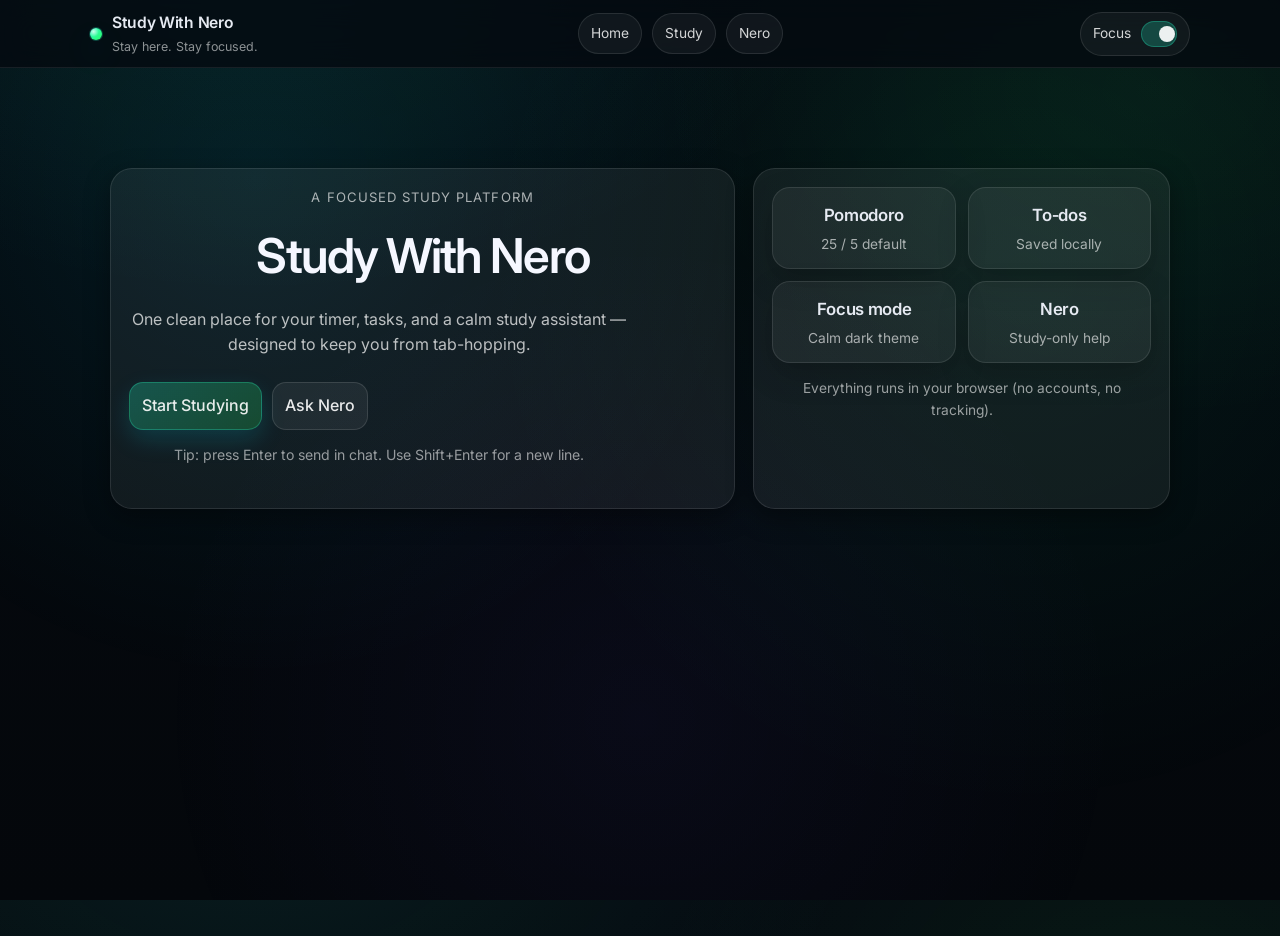
==== commit 73886dcd: "Add Pomodoro progress ring UI Co-authored-by: simpleton007 <simpleton007@users.noreply.github.com>" ====
--- a/D/index.html
+++ b/D/index.html
@@ -110,7 +110,13 @@
               </header>
 
               <div class="timer-face" aria-live="polite">
-                <div class="time" id="timeDisplay">25:00</div>
+                <div class="pomodoro">
+                  <svg class="ring" width="160" height="160" aria-hidden="true">
+                    <circle class="bg" cx="80" cy="80" r="70"></circle>
+                    <circle class="progress" cx="80" cy="80" r="70"></circle>
+                  </svg>
+                  <div class="time" id="timer">25:00</div>
+                </div>
                 <div class="hint" id="timerHint">Focus for 25 minutes.</div>
               </div>
 
--- a/D/styles.css
+++ b/D/styles.css
@@ -1,3 +1,6 @@
+/* =========================
+   THEME TOKENS
+========================= */
 :root {
   --bg: #070c12;
   --bg2: #071018;
@@ -19,8 +22,14 @@
   --navH: 68px;
 }
 
+/* =========================
+   BASE RESET
+========================= */
 * {
+  margin: 0;
+  padding: 0;
   box-sizing: border-box;
+  font-family: "Inter", system-ui, -apple-system, sans-serif;
 }
 
 html,
@@ -29,16 +38,42 @@
 }
 
 body {
-  margin: 0;
-  font-family: Inter, system-ui, -apple-system, Segoe UI, Roboto, Ubuntu, Cantarell, "Noto Sans", Arial,
-    sans-serif;
-  color: var(--text);
-  background: radial-gradient(1100px 700px at 20% -10%, rgba(38, 247, 199, 0.14), transparent 55%),
-    radial-gradient(900px 600px at 90% 10%, rgba(44, 255, 106, 0.1), transparent 55%),
-    linear-gradient(180deg, var(--bg2), var(--bg));
-  line-height: 1.55;
+  background: #0b0f17;
+  color: #e6eaf2;
+  line-height: 1.6;
+  min-height: 100vh;
   -webkit-font-smoothing: antialiased;
   overflow-x: hidden;
+}
+
+body::before {
+  content: "";
+  position: fixed;
+  inset: 0;
+  background: radial-gradient(circle at 20% 20%, rgba(0, 229, 255, 0.08), transparent 40%),
+    radial-gradient(circle at 80% 30%, rgba(0, 255, 163, 0.06), transparent 45%),
+    radial-gradient(circle at 50% 80%, rgba(120, 80, 255, 0.05), transparent 50%);
+  animation: floatGlow 12s ease-in-out infinite;
+  z-index: -1;
+  pointer-events: none;
+}
+
+@keyframes floatGlow {
+  0% {
+    transform: translateY(0px) scale(1);
+  }
+  50% {
+    transform: translateY(-10px) scale(1.05);
+  }
+  100% {
+    transform: translateY(0px) scale(1);
+  }
+}
+
+@media (prefers-reduced-motion: reduce) {
+  body::before {
+    animation: none;
+  }
 }
 
 a {
@@ -51,9 +86,206 @@
   font: inherit;
 }
 
+/* =========================
+   GLOBAL LAYOUT
+========================= */
 .container {
-  width: min(100% - 2rem, var(--container));
+  width: min(1100px, 92%);
   margin: 0 auto;
+}
+
+/* =========================
+   TYPOGRAPHY
+========================= */
+h1,
+h2,
+h3 {
+  font-weight: 600;
+  letter-spacing: -0.02em;
+  color: #f5f7ff;
+}
+
+p {
+  color: #a9b2c7;
+}
+
+/* Preserve existing muted text look in app hints */
+.hint,
+.sub,
+.mini,
+.brand-sub {
+  color: #a9b2c7;
+}
+
+/* =========================
+   HERO SECTION (optional)
+========================= */
+/* Keep existing hero layout; these are safe additions. */
+.hero {
+  min-height: 90vh;
+  display: flex;
+  flex-direction: column;
+  justify-content: center;
+  align-items: center;
+  text-align: center;
+  padding: 60px 20px;
+}
+
+.hero h1 {
+  font-size: 3rem;
+  margin-bottom: 12px;
+}
+
+.hero p {
+  max-width: 500px;
+  margin-bottom: 24px;
+}
+
+/* =========================
+   BUTTONS (base)
+========================= */
+.btn {
+  padding: 12px 20px;
+  border-radius: 12px;
+  border: none;
+  cursor: pointer;
+  font-weight: 500;
+  transition: 0.2s ease;
+}
+
+.btn-primary {
+  background: linear-gradient(135deg, #00e5ff, #00ffa3);
+  color: #0b0f17;
+  box-shadow: 0 10px 25px rgba(0, 229, 255, 0.15);
+}
+
+.btn-primary:hover {
+  transform: translateY(-2px);
+  box-shadow: 0 15px 35px rgba(0, 229, 255, 0.25);
+}
+
+/* =========================
+   CARDS (DASHBOARD UI)
+========================= */
+.card {
+  background: rgba(255, 255, 255, 0.04);
+  border: 1px solid rgba(255, 255, 255, 0.08);
+  border-radius: 16px;
+  padding: 20px;
+  backdrop-filter: blur(10px);
+  box-shadow: 0 10px 30px rgba(0, 0, 0, 0.3);
+}
+
+/* Map existing app panels to card style without changing HTML */
+.panel {
+  background: rgba(255, 255, 255, 0.04);
+  border: 1px solid rgba(255, 255, 255, 0.08);
+  backdrop-filter: blur(10px);
+  box-shadow: 0 10px 30px rgba(0, 0, 0, 0.3);
+}
+
+/* =========================
+   GRID LAYOUT
+========================= */
+.grid {
+  display: grid;
+  grid-template-columns: repeat(auto-fit, minmax(260px, 1fr));
+  gap: 20px;
+  margin-top: 30px;
+}
+
+/* =========================
+   INPUTS (TODO / CHAT)
+========================= */
+input,
+textarea {
+  width: 100%;
+  padding: 12px 14px;
+  border-radius: 12px;
+  border: 1px solid rgba(255, 255, 255, 0.08);
+  background: rgba(255, 255, 255, 0.03);
+  color: #e6eaf2;
+  outline: none;
+}
+
+input:focus,
+textarea:focus {
+  border-color: rgba(0, 229, 255, 0.6);
+  box-shadow: 0 0 0 3px rgba(0, 229, 255, 0.1);
+}
+
+/* =========================
+   CHAT UI (NERO)
+========================= */
+/* Your markup uses .messages and .bubble; add aliases for .message/.bot */
+.chat {
+  display: flex;
+  flex-direction: column;
+  gap: 10px;
+  max-height: 400px;
+  overflow-y: auto;
+}
+
+.message {
+  padding: 12px 14px;
+  border-radius: 14px;
+  max-width: 80%;
+  font-size: 14px;
+}
+
+.message.user {
+  align-self: flex-end;
+  background: linear-gradient(135deg, #00e5ff, #00ffa3);
+  color: #0b0f17;
+}
+
+.message.bot {
+  align-self: flex-start;
+  background: rgba(255, 255, 255, 0.05);
+  border: 1px solid rgba(255, 255, 255, 0.08);
+}
+
+/* Map existing bubbles to the message palette */
+.bubble.user {
+  background: linear-gradient(135deg, #00e5ff, #00ffa3);
+  color: #0b0f17;
+}
+
+.bubble.nero {
+  background: rgba(255, 255, 255, 0.05);
+  border: 1px solid rgba(255, 255, 255, 0.08);
+}
+
+/* =========================
+   TIMER DISPLAY
+========================= */
+.timer {
+  font-size: 3rem;
+  font-weight: 600;
+  text-align: center;
+  margin: 20px 0;
+  letter-spacing: 2px;
+}
+
+/* Map existing timer element */
+.time {
+  letter-spacing: 2px;
+}
+
+/* =========================
+   SCROLLBAR (OPTIONAL POLISH)
+========================= */
+::-webkit-scrollbar {
+  width: 8px;
+}
+
+::-webkit-scrollbar-thumb {
+  background: rgba(255, 255, 255, 0.12);
+  border-radius: 10px;
+}
+
+::-webkit-scrollbar-thumb:hover {
+  background: rgba(255, 255, 255, 0.2);
 }
 
 .skip {
@@ -341,6 +573,37 @@
   place-items: center;
   padding: 16px 0 8px;
 }
+
+/* Pomodoro ring */
+.pomodoro {
+  position: relative;
+  width: 160px;
+  height: 160px;
+  display: grid;
+  place-items: center;
+}
+
+.ring {
+  position: absolute;
+  inset: 0;
+  transform: rotate(-90deg);
+}
+
+.ring circle {
+  fill: none;
+  stroke-width: 10;
+}
+
+.ring .bg {
+  stroke: rgba(255, 255, 255, 0.08);
+}
+
+.ring .progress {
+  stroke: rgba(0, 229, 255, 0.85);
+  stroke-linecap: round;
+  filter: drop-shadow(0 10px 22px rgba(0, 229, 255, 0.12));
+  transition: stroke-dashoffset 280ms linear;
+}
 .time {
   font-variant-numeric: tabular-nums;
   font-size: clamp(2.5rem, 7vw, 3.2rem);
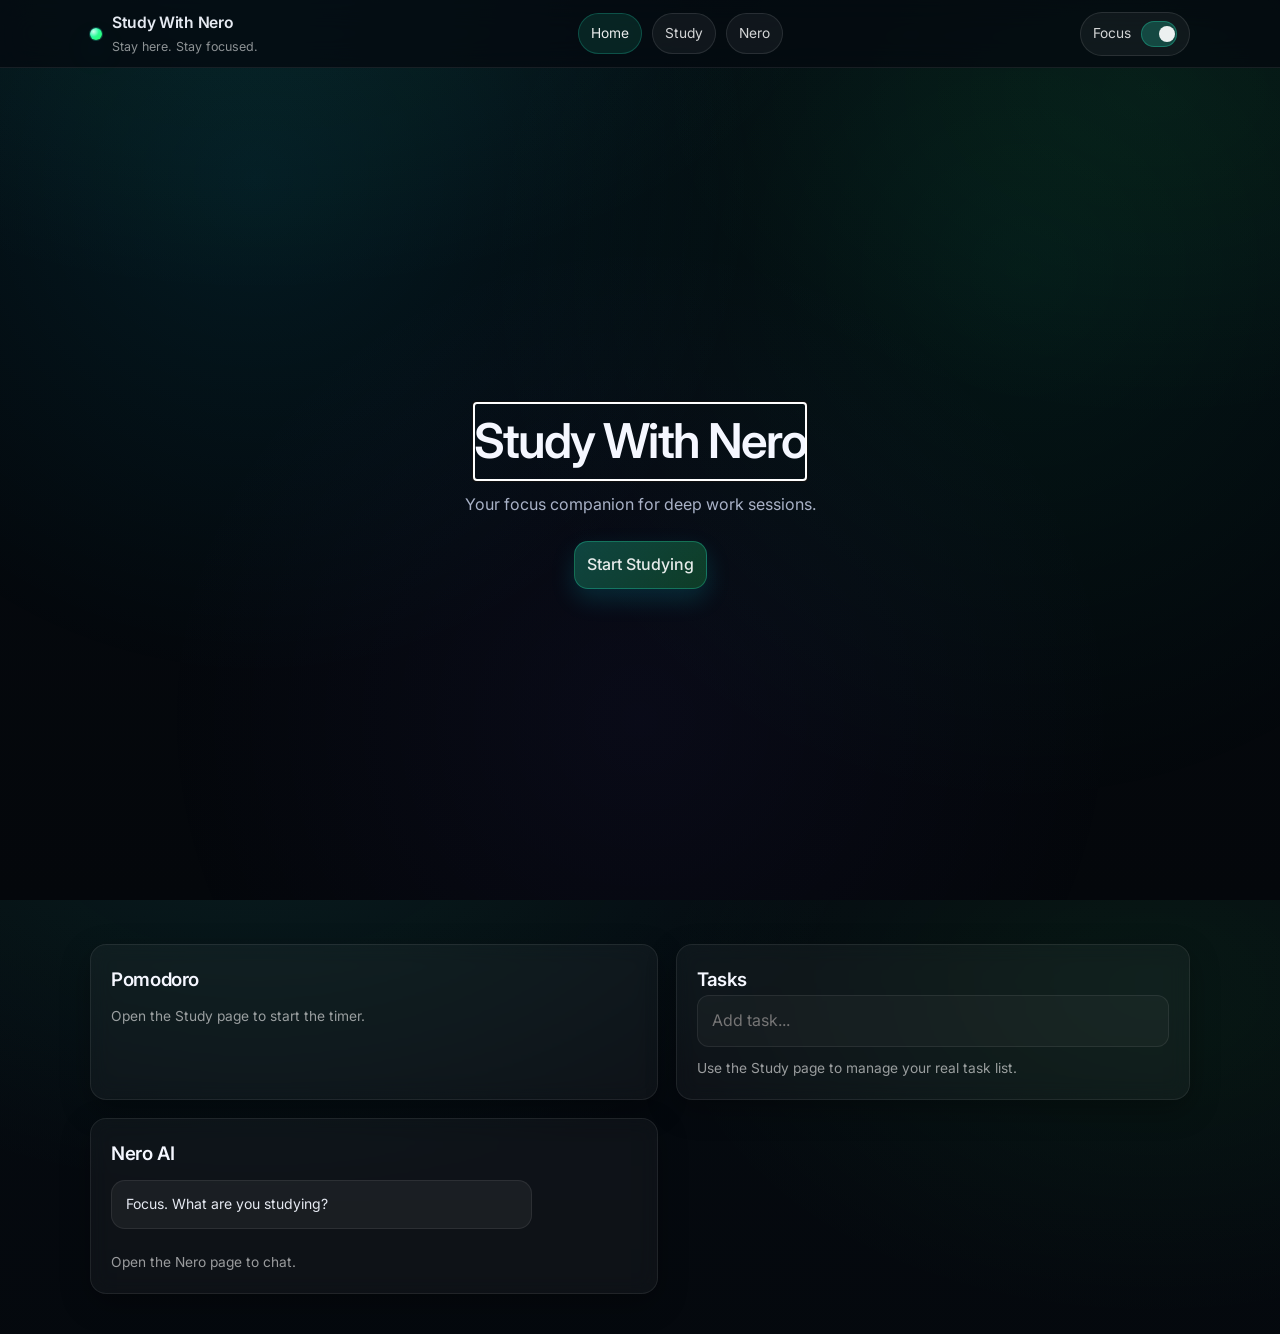
==== commit c2d24e83: "Update home layout to hero + card grid Co-authored-by: simpleton007 <simpleton007@users.noreply.gith" ====
--- a/D/index.html
+++ b/D/index.html
@@ -48,48 +48,29 @@
     <main id="main" class="main">
       <div class="container">
         <!-- HOME -->
-        <section class="page hero active" id="page-home" data-page="home" aria-labelledby="homeTitle">
-          <div class="hero-grid">
-            <div class="hero-card">
-              <div class="kicker">A focused study platform</div>
-              <h1 id="homeTitle">Study With Nero</h1>
-              <p class="sub">
-                One clean place for your timer, tasks, and a calm study assistant — designed to keep you from
-                tab-hopping.
-              </p>
-              <div class="hero-actions">
-                <a class="btn btn-primary" href="#/study" id="startStudyingBtn">Start Studying</a>
-                <a class="btn" href="#/nero">Ask Nero</a>
-              </div>
-              <p class="mini">
-                Tip: press
-                <kbd>Enter</kbd>
-                to send in chat. Use
-                <kbd>Shift</kbd>+<kbd>Enter</kbd>
-                for a new line.
-              </p>
+        <section class="page active" id="page-home" data-page="home" aria-labelledby="homeTitle">
+          <div class="hero">
+            <h1 id="homeTitle">Study With Nero</h1>
+            <p>Your focus companion for deep work sessions.</p>
+            <a class="btn btn-primary" href="#/study" id="startStudyingBtn">Start Studying</a>
+          </div>
+
+          <div class="grid">
+            <div class="card">
+              <h3>Pomodoro</h3>
+              <p class="hint" style="margin-top: 10px">Open the Study page to start the timer.</p>
             </div>
 
-            <div class="hero-card" aria-label="Quick overview">
-              <div class="statbox">
-                <div class="stat">
-                  <strong>Pomodoro</strong>
-                  <span>25 / 5 default</span>
-                </div>
-                <div class="stat">
-                  <strong>To‑dos</strong>
-                  <span>Saved locally</span>
-                </div>
-                <div class="stat">
-                  <strong>Focus mode</strong>
-                  <span>Calm dark theme</span>
-                </div>
-                <div class="stat">
-                  <strong>Nero</strong>
-                  <span>Study-only help</span>
-                </div>
-              </div>
-              <p class="hint" style="margin: 14px 0 0">Everything runs in your browser (no accounts, no tracking).</p>
+            <div class="card">
+              <h3>Tasks</h3>
+              <input placeholder="Add task..." aria-label="Add task (preview)" />
+              <p class="hint" style="margin-top: 10px">Use the Study page to manage your real task list.</p>
+            </div>
+
+            <div class="card chat">
+              <h3>Nero AI</h3>
+              <div class="message bot">Focus. What are you studying?</div>
+              <p class="hint" style="margin-top: 10px">Open the Nero page to chat.</p>
             </div>
           </div>
         </section>
--- a/D/styles.css
+++ b/D/styles.css
@@ -576,33 +576,31 @@
 
 /* Pomodoro ring */
 .pomodoro {
-  position: relative;
-  width: 160px;
-  height: 160px;
-  display: grid;
-  place-items: center;
+  display: flex;
+  flex-direction: column;
+  align-items: center;
+  justify-content: center;
 }
 
 .ring {
-  position: absolute;
-  inset: 0;
   transform: rotate(-90deg);
 }
 
-.ring circle {
+.bg {
   fill: none;
+  stroke: rgba(255, 255, 255, 0.08);
   stroke-width: 10;
 }
 
-.ring .bg {
-  stroke: rgba(255, 255, 255, 0.08);
-}
-
-.ring .progress {
-  stroke: rgba(0, 229, 255, 0.85);
+.progress {
+  fill: none;
+  stroke: url(#grad);
+  stroke: #00e5ff;
+  stroke-width: 10;
   stroke-linecap: round;
-  filter: drop-shadow(0 10px 22px rgba(0, 229, 255, 0.12));
-  transition: stroke-dashoffset 280ms linear;
+  stroke-dasharray: 440;
+  stroke-dashoffset: 0;
+  transition: 1s linear;
 }
 .time {
   font-variant-numeric: tabular-nums;
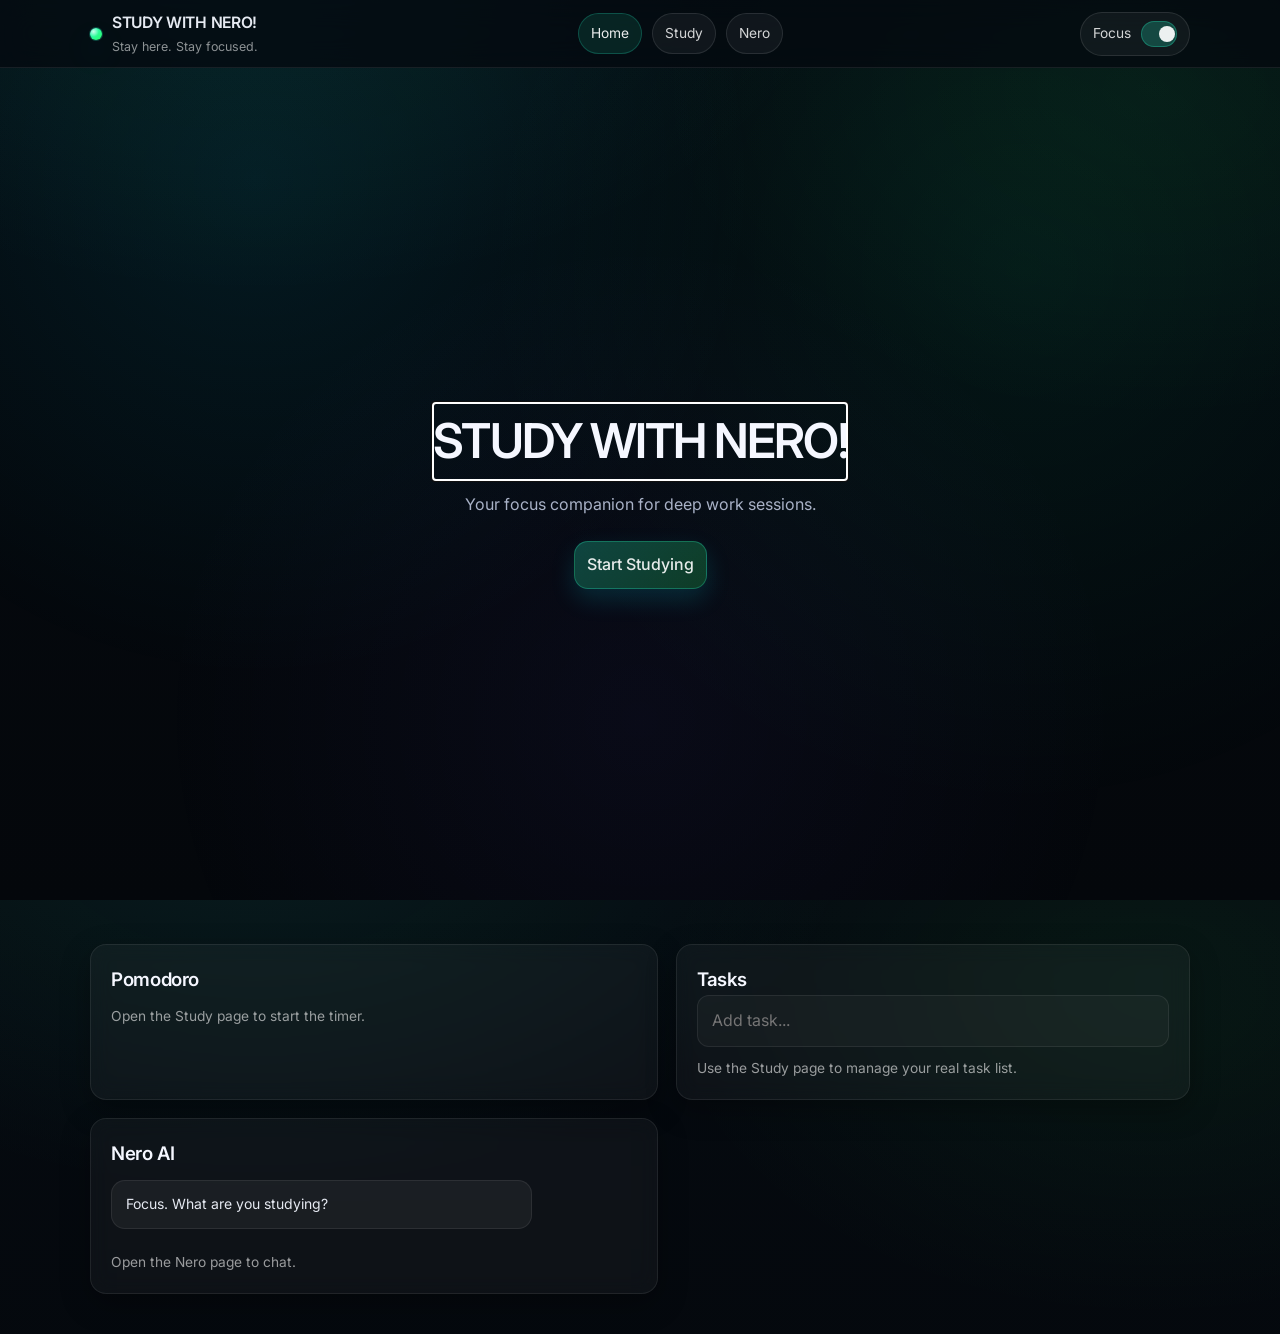
==== commit 630749a1: "Rename app to STUDY WITH NERO! Co-authored-by: simpleton007 <simpleton007@users.noreply.github.com>" ====
--- a/D/index.html
+++ b/D/index.html
@@ -5,7 +5,7 @@
     <meta name="viewport" content="width=device-width, initial-scale=1" />
     <meta name="color-scheme" content="dark" />
     <meta name="theme-color" content="#071018" />
-    <title>Study With Nero</title>
+    <title>STUDY WITH NERO!</title>
     <meta
       name="description"
       content="A minimal, distraction-free study space: Pomodoro, focus mode, tasks, and a study-only assistant."
@@ -22,10 +22,10 @@
 
     <header class="topbar">
       <div class="container topbar-inner">
-        <a class="brand" href="#/home" aria-label="Study With Nero — Home">
+        <a class="brand" href="#/home" aria-label="STUDY WITH NERO! — Home">
           <span class="dot" aria-hidden="true"></span>
           <span>
-            <span class="brand-title">Study With Nero</span>
+            <span class="brand-title">STUDY WITH NERO!</span>
             <span class="brand-sub">Stay here. Stay focused.</span>
           </span>
         </a>
@@ -50,7 +50,7 @@
         <!-- HOME -->
         <section class="page active" id="page-home" data-page="home" aria-labelledby="homeTitle">
           <div class="hero">
-            <h1 id="homeTitle">Study With Nero</h1>
+            <h1 id="homeTitle">STUDY WITH NERO!</h1>
             <p>Your focus companion for deep work sessions.</p>
             <a class="btn btn-primary" href="#/study" id="startStudyingBtn">Start Studying</a>
           </div>
--- a/D/styles.css
+++ b/D/styles.css
@@ -176,6 +176,17 @@
   box-shadow: 0 10px 30px rgba(0, 0, 0, 0.3);
 }
 
+.card:hover {
+  transform: translateY(-4px);
+  transition: 0.2s ease;
+  border-color: rgba(0, 229, 255, 0.2);
+}
+
+button,
+.card {
+  transition: all 0.2s ease;
+}
+
 /* Map existing app panels to card style without changing HTML */
 .panel {
   background: rgba(255, 255, 255, 0.04);
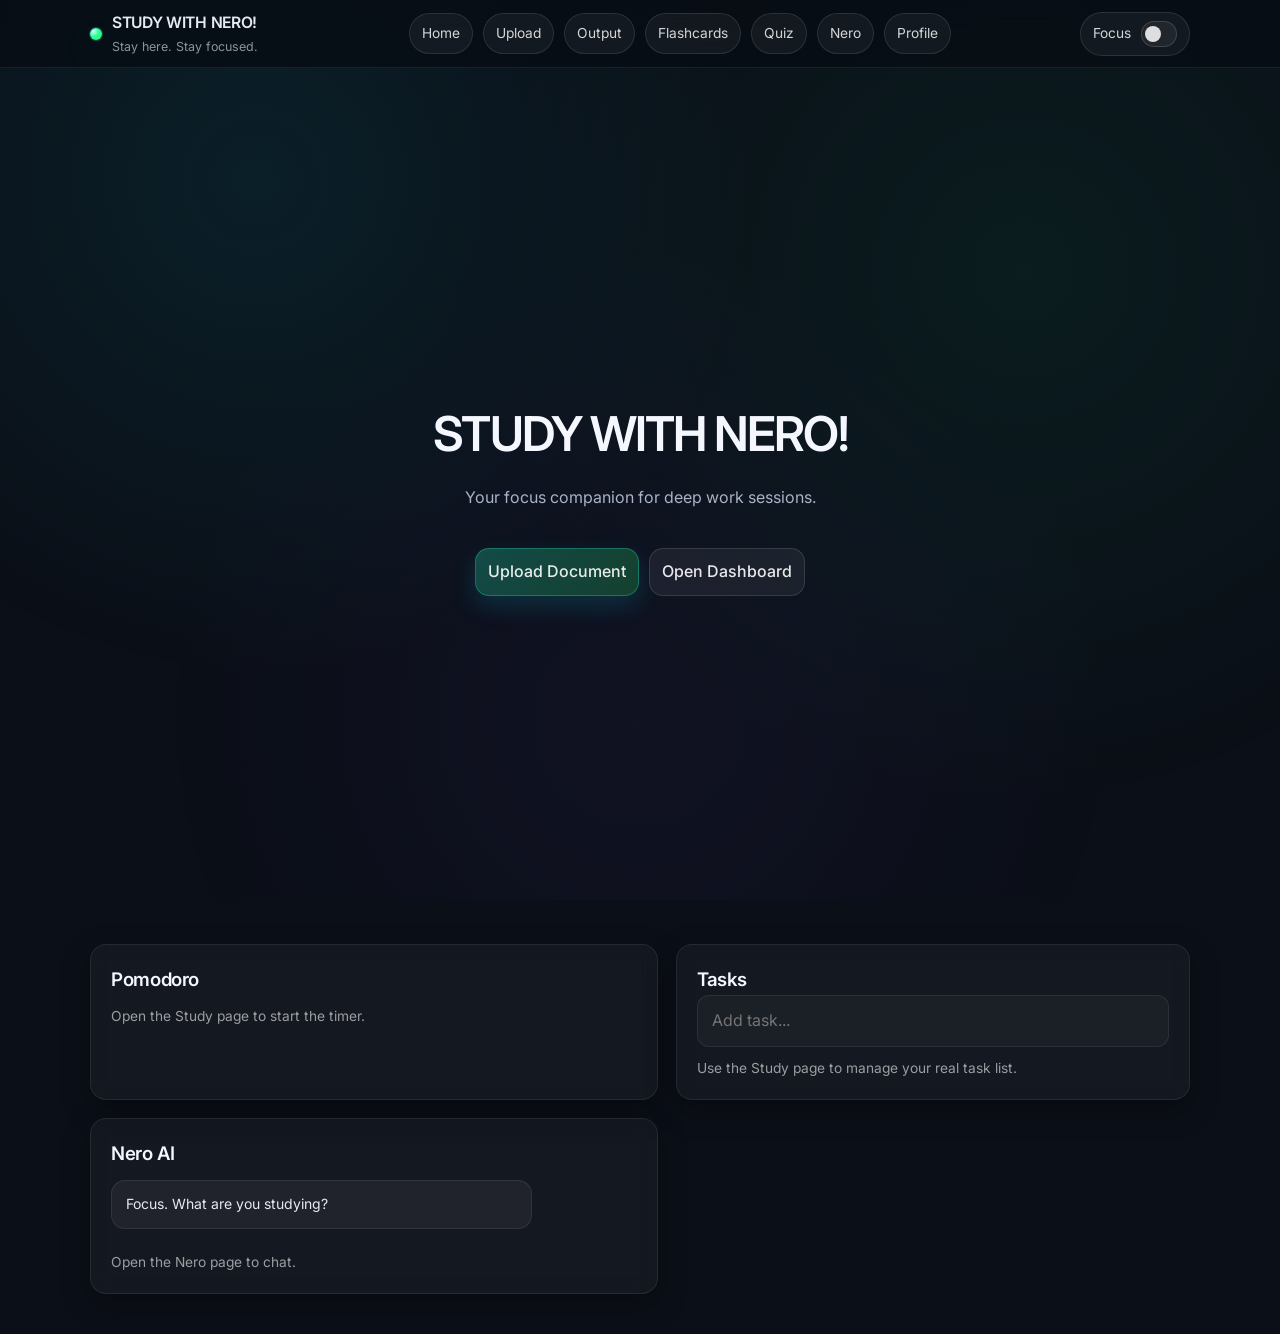
==== commit 4770d516: "Add flashcard render/flip logic Co-authored-by: simpleton007 <simpleton007@users.noreply.github.com>" ====
--- a/D/index.html
+++ b/D/index.html
@@ -14,7 +14,7 @@
     <link rel="preconnect" href="https://fonts.gstatic.com" crossorigin />
     <link href="https://fonts.googleapis.com/css2?family=Inter:wght@400;500;600&display=swap" rel="stylesheet" />
     <link rel="stylesheet" href="./styles.css" />
-    <script src="./app.js" defer></script>
+    <script type="module" src="./js/main.js"></script>
   </head>
 
   <body>
@@ -32,8 +32,12 @@
 
         <nav class="nav" aria-label="Primary">
           <a class="chip" href="#/home" data-nav="home">Home</a>
-          <a class="chip" href="#/study" data-nav="study">Study</a>
+          <a class="chip" href="#/upload" data-nav="upload">Upload</a>
+          <a class="chip" href="#/output" data-nav="output">Output</a>
+          <a class="chip" href="#/flashcards" data-nav="flashcards">Flashcards</a>
+          <a class="chip" href="#/quiz" data-nav="quiz">Quiz</a>
           <a class="chip" href="#/nero" data-nav="nero">Nero</a>
+          <a class="chip" href="#/profile" data-nav="profile">Profile</a>
         </nav>
 
         <div class="right-actions">
@@ -52,7 +56,10 @@
           <div class="hero">
             <h1 id="homeTitle">STUDY WITH NERO!</h1>
             <p>Your focus companion for deep work sessions.</p>
-            <a class="btn btn-primary" href="#/study" id="startStudyingBtn">Start Studying</a>
+            <div class="hero-actions">
+              <a class="btn btn-primary" href="#/upload" id="startStudyingBtn">Upload Document</a>
+              <a class="btn" href="#/study">Open Dashboard</a>
+            </div>
           </div>
 
           <div class="grid">
@@ -75,7 +82,124 @@
           </div>
         </section>
 
-        <!-- STUDY -->
+        <!-- UPLOAD -->
+        <section class="page" id="page-upload" data-page="upload" aria-labelledby="uploadTitle">
+          <div class="grid">
+            <section class="panel" aria-label="Upload document">
+              <header class="panel-header">
+                <div>
+                  <h2 id="uploadTitle">Upload Document</h2>
+                  <div class="hint">PDF, DOCX, or TXT. Extract → generate outputs.</div>
+                </div>
+              </header>
+
+              <div class="stack">
+                <input id="docFile" type="file" accept=".pdf,.docx,.txt,application/pdf,text/plain,application/vnd.openxmlformats-officedocument.wordprocessingml.document" />
+                <div class="row">
+                  <button class="btn btn-primary" type="button" id="processDocBtn">Process</button>
+                  <button class="btn" type="button" id="clearDocBtn">Clear</button>
+                </div>
+                <div class="hint" id="uploadStatus" aria-live="polite"></div>
+              </div>
+            </section>
+
+            <section class="panel" aria-label="Recent documents">
+              <header class="panel-header">
+                <div>
+                  <h2>Documents</h2>
+                  <div class="hint">Saved per user (mock login supported).</div>
+                </div>
+              </header>
+              <ul class="list" id="docList" aria-label="Uploaded documents"></ul>
+            </section>
+          </div>
+        </section>
+
+        <!-- OUTPUT -->
+        <section class="page" id="page-output" data-page="output" aria-labelledby="outputTitle">
+          <div class="grid">
+            <section class="panel" aria-label="Study output">
+              <header class="panel-header">
+                <div>
+                  <h2 id="outputTitle">Study Output</h2>
+                  <div class="hint">Summary + key points for the selected document.</div>
+                </div>
+              </header>
+              <div class="stack">
+                <div class="pill-row">
+                  <button class="btn" type="button" data-output-tab="summary">Summary</button>
+                  <button class="btn" type="button" data-output-tab="points">Key points</button>
+                </div>
+                <div class="output" id="outputSummary"></div>
+                <div class="output" id="outputPoints" hidden></div>
+              </div>
+            </section>
+
+            <section class="panel" aria-label="Actions">
+              <header class="panel-header">
+                <div>
+                  <h2>Actions</h2>
+                  <div class="hint">Build flashcards and quiz from this doc.</div>
+                </div>
+              </header>
+              <div class="stack">
+                <button class="btn btn-primary" type="button" id="goFlashcardsBtn">Open Flashcards</button>
+                <button class="btn btn-primary" type="button" id="goQuizBtn">Open Quiz</button>
+                <div class="hint" id="activeDocHint"></div>
+              </div>
+            </section>
+          </div>
+        </section>
+
+        <!-- FLASHCARDS -->
+        <section class="page" id="page-flashcards" data-page="flashcards" aria-labelledby="flashcardsTitle">
+          <section class="panel" aria-label="Flashcards viewer">
+            <header class="panel-header">
+              <div>
+                <h2 id="flashcardsTitle">Flashcards Viewer</h2>
+                <div class="hint">Click to flip. Use next/previous.</div>
+              </div>
+              <div class="row">
+                <button class="btn" type="button" id="prevCardBtn">Prev</button>
+                <button class="btn" type="button" id="nextCardBtn">Next</button>
+              </div>
+            </header>
+            <div class="flashcard-wrap">
+              <!-- Compatibility with requested snippet -->
+              <div id="flashcard" class="sr-only"></div>
+              <button class="flashcard" type="button" id="flashcardBtn" aria-label="Flashcard (click to flip)">
+                <div class="flashcard-inner" id="flashcardInner">
+                  <div class="flashcard-face front">
+                    <div class="kicker">Question</div>
+                    <div class="fc-text" id="fcQ"></div>
+                  </div>
+                  <div class="flashcard-face back">
+                    <div class="kicker">Answer</div>
+                    <div class="fc-text" id="fcA"></div>
+                  </div>
+                </div>
+              </button>
+              <div class="hint" id="flashcardMeta"></div>
+            </div>
+          </section>
+        </section>
+
+        <!-- QUIZ -->
+        <section class="page" id="page-quiz" data-page="quiz" aria-labelledby="quizTitle">
+          <section class="panel" aria-label="Quiz">
+            <header class="panel-header">
+              <div>
+                <h2 id="quizTitle">Quiz Section</h2>
+                <div class="hint">5–10 multiple choice questions.</div>
+              </div>
+              <button class="btn" type="button" id="resetQuizBtn">Reset</button>
+            </header>
+            <div class="stack" id="quizWrap"></div>
+            <div class="hint" id="quizScore" aria-live="polite"></div>
+          </section>
+        </section>
+
+        <!-- STUDY (existing dashboard) -->
         <section class="page" id="page-study" data-page="study" aria-labelledby="studyTitle">
           <div class="grid">
             <section class="panel" aria-label="Pomodoro timer">
@@ -170,6 +294,42 @@
             </form>
           </section>
         </section>
+
+        <!-- PROFILE -->
+        <section class="page" id="page-profile" data-page="profile" aria-labelledby="profileTitle">
+          <div class="grid">
+            <section class="panel" aria-label="User profile">
+              <header class="panel-header">
+                <div>
+                  <h2 id="profileTitle">User Profile</h2>
+                  <div class="hint">Mock Google/Microsoft login for per-user storage.</div>
+                </div>
+              </header>
+              <div class="stack">
+                <div class="row">
+                  <button class="btn btn-primary" type="button" id="loginGoogleBtn">Sign in with Google</button>
+                  <button class="btn btn-primary" type="button" id="loginMicrosoftBtn">Sign in with Microsoft</button>
+                </div>
+                <div class="row">
+                  <button class="btn" type="button" id="logoutBtn">Sign out</button>
+                </div>
+                <div class="hint" id="userStatus" aria-live="polite"></div>
+              </div>
+            </section>
+
+            <section class="panel" aria-label="Progress">
+              <header class="panel-header">
+                <div>
+                  <h2>Progress</h2>
+                  <div class="hint">Documents + quiz scores saved per user.</div>
+                </div>
+              </header>
+              <div class="stack">
+                <div class="output" id="profileProgress"></div>
+              </div>
+            </section>
+          </div>
+        </section>
       </div>
     </main>
   </body>
--- a/D/styles.css
+++ b/D/styles.css
@@ -299,6 +299,24 @@
   background: rgba(255, 255, 255, 0.2);
 }
 
+/* =========================
+   FLASHCARDS (compat)
+========================= */
+.card-inner {
+  width: 100%;
+  height: 100%;
+}
+.card-inner.flipped {
+  transform: rotateY(180deg);
+}
+.front,
+.back {
+  backface-visibility: hidden;
+}
+.back {
+  transform: rotateY(180deg);
+}
+
 .skip {
   position: absolute;
   left: -999px;
